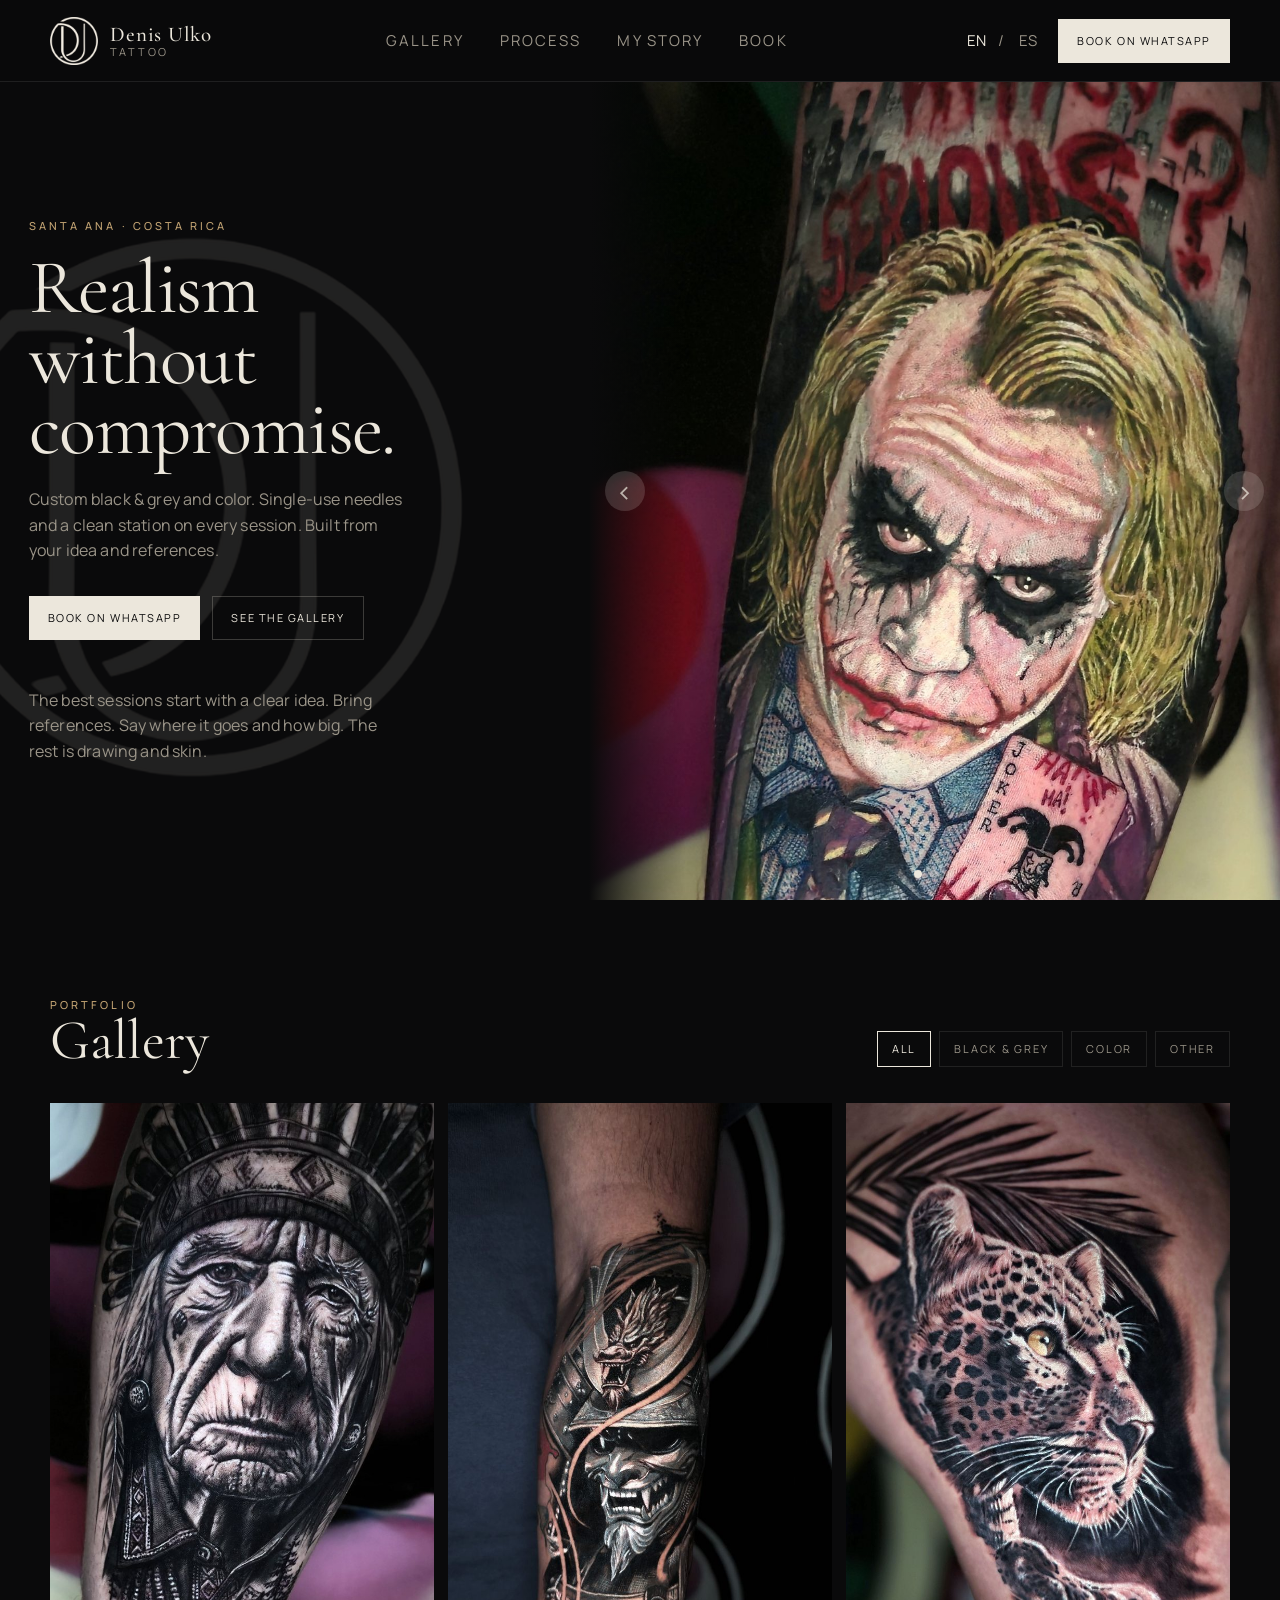
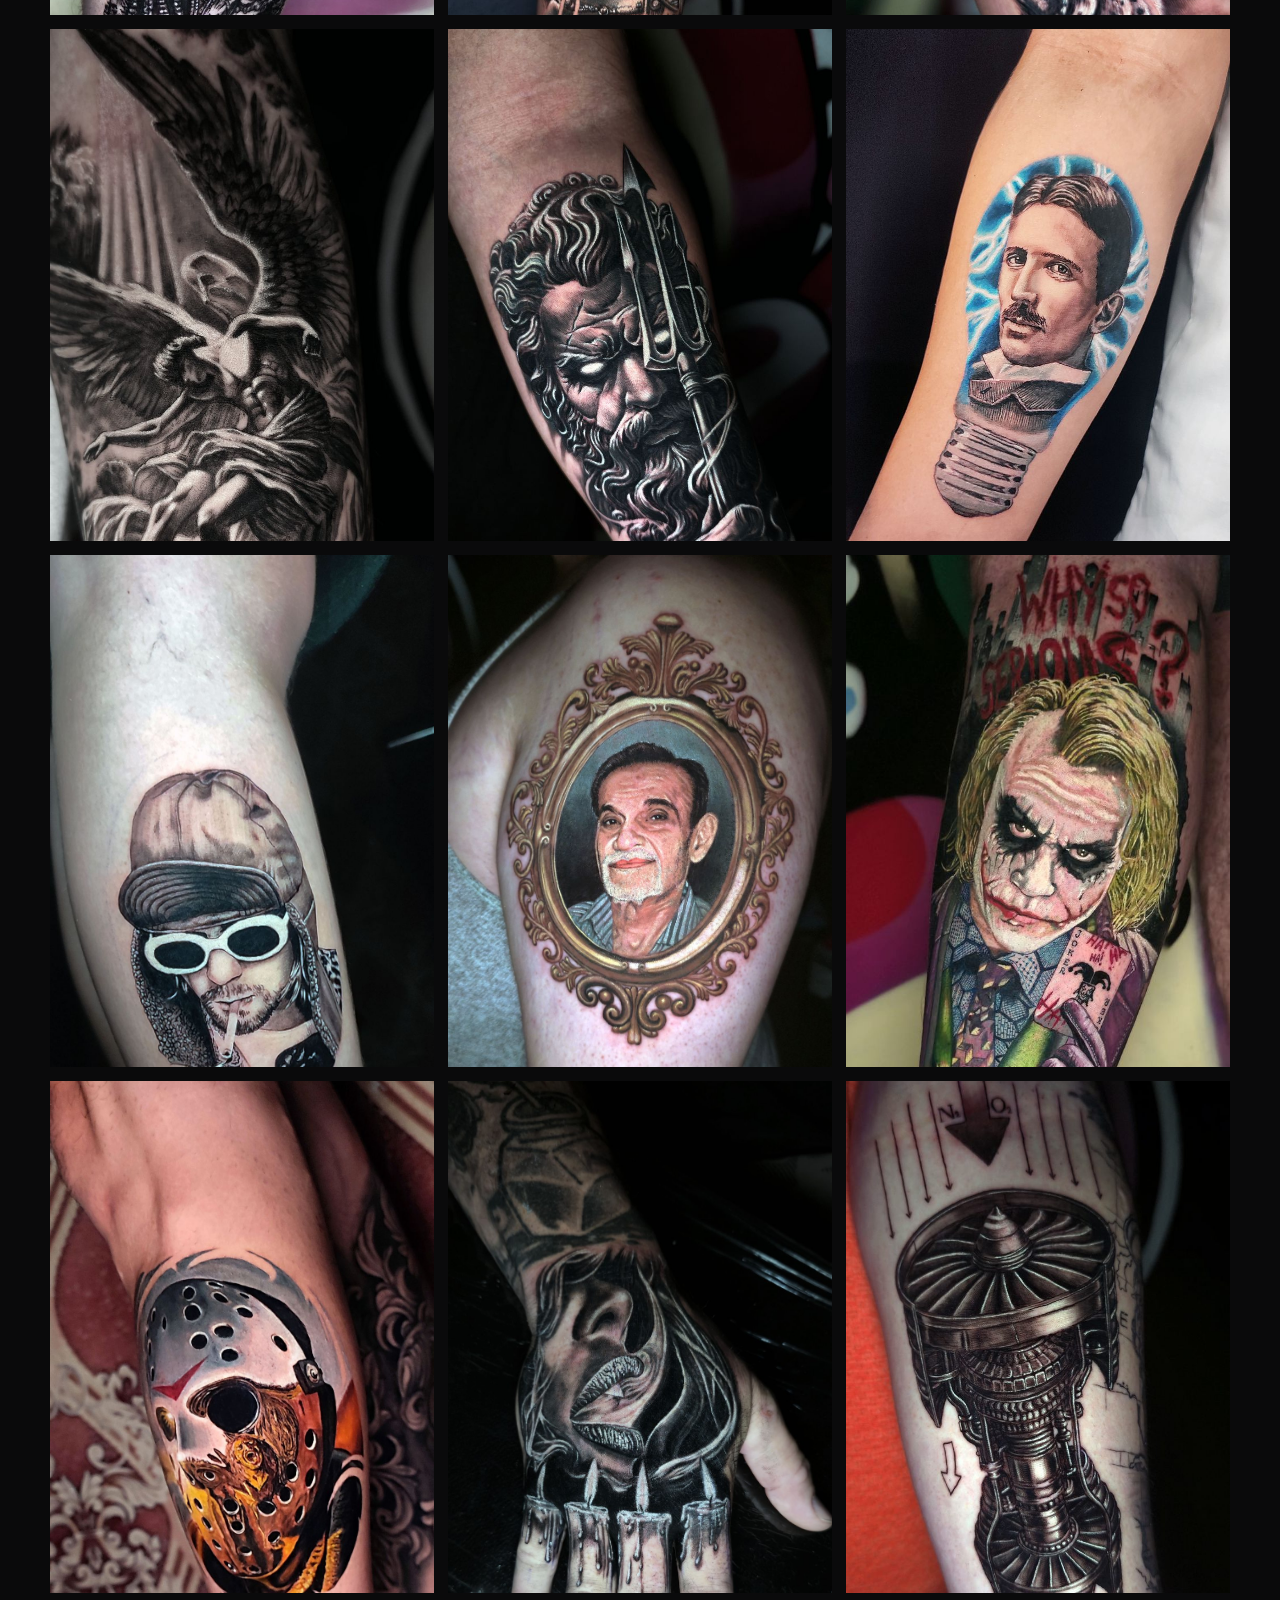
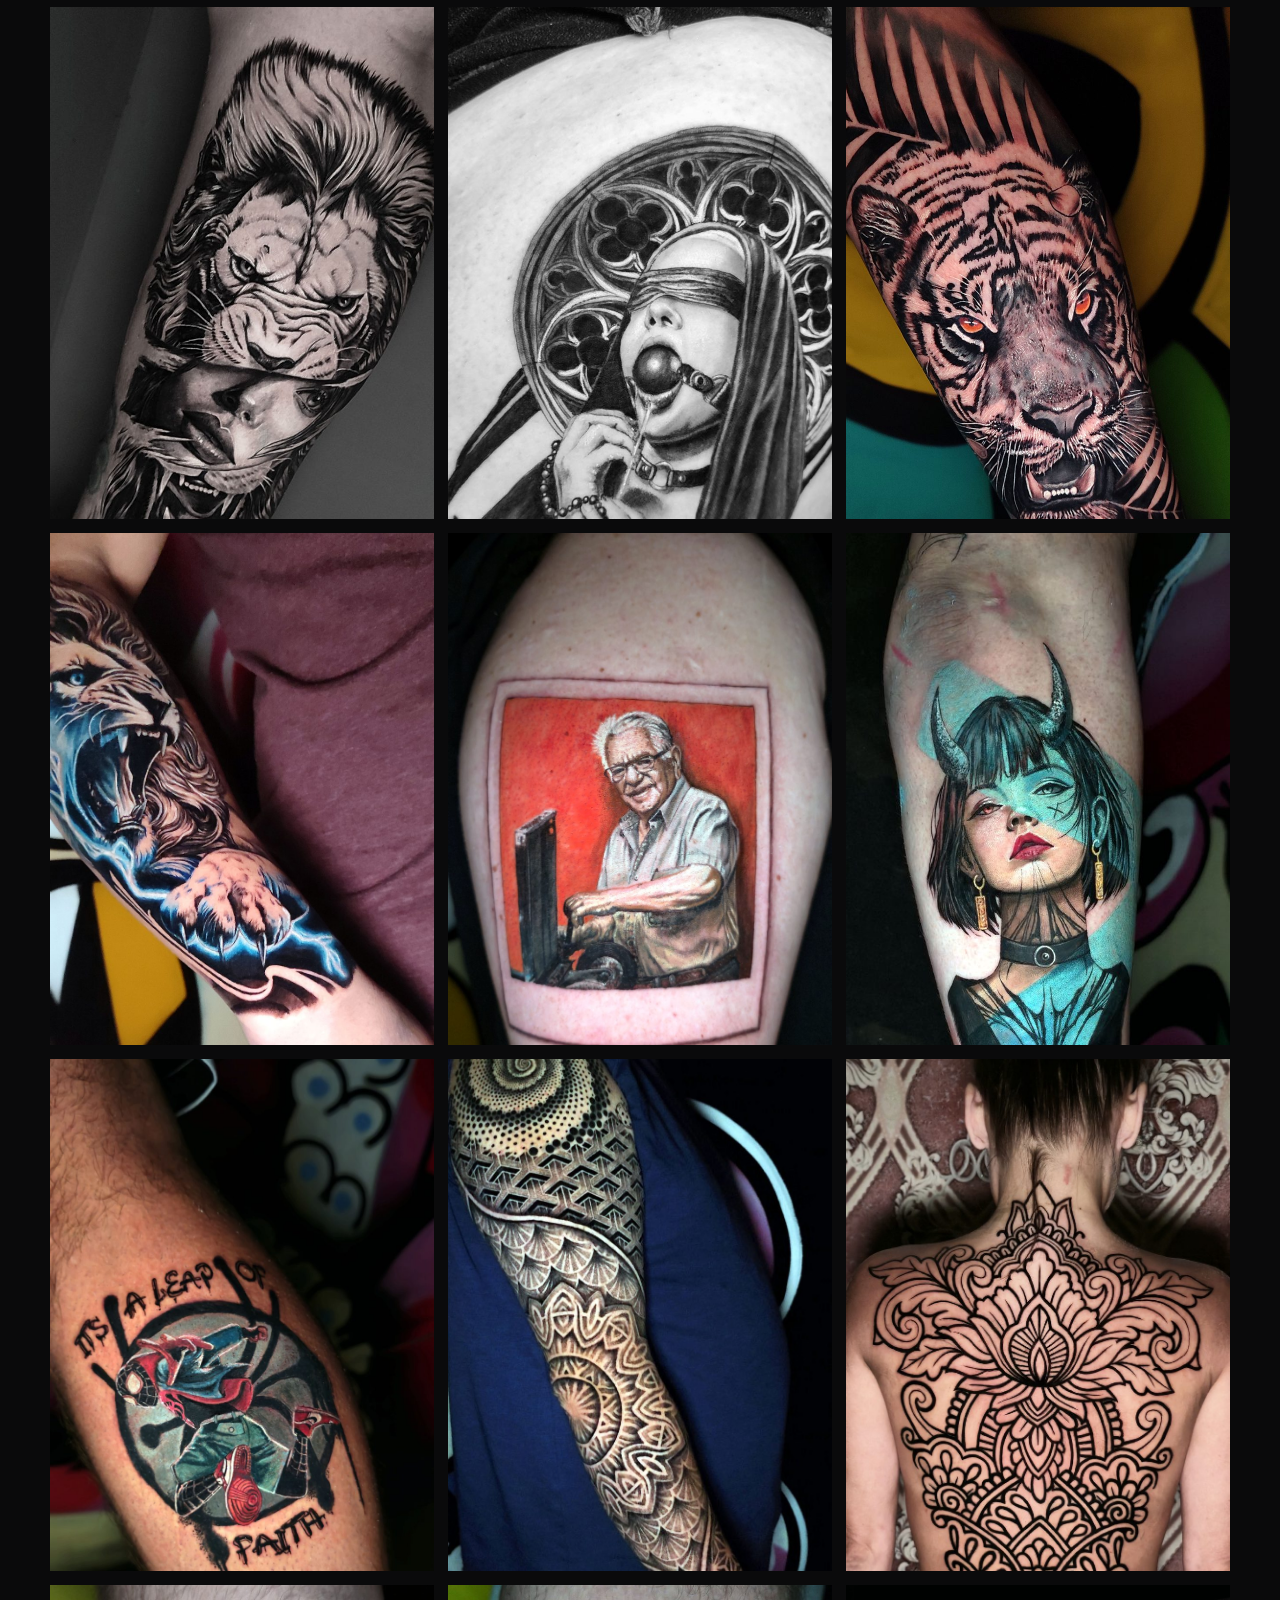
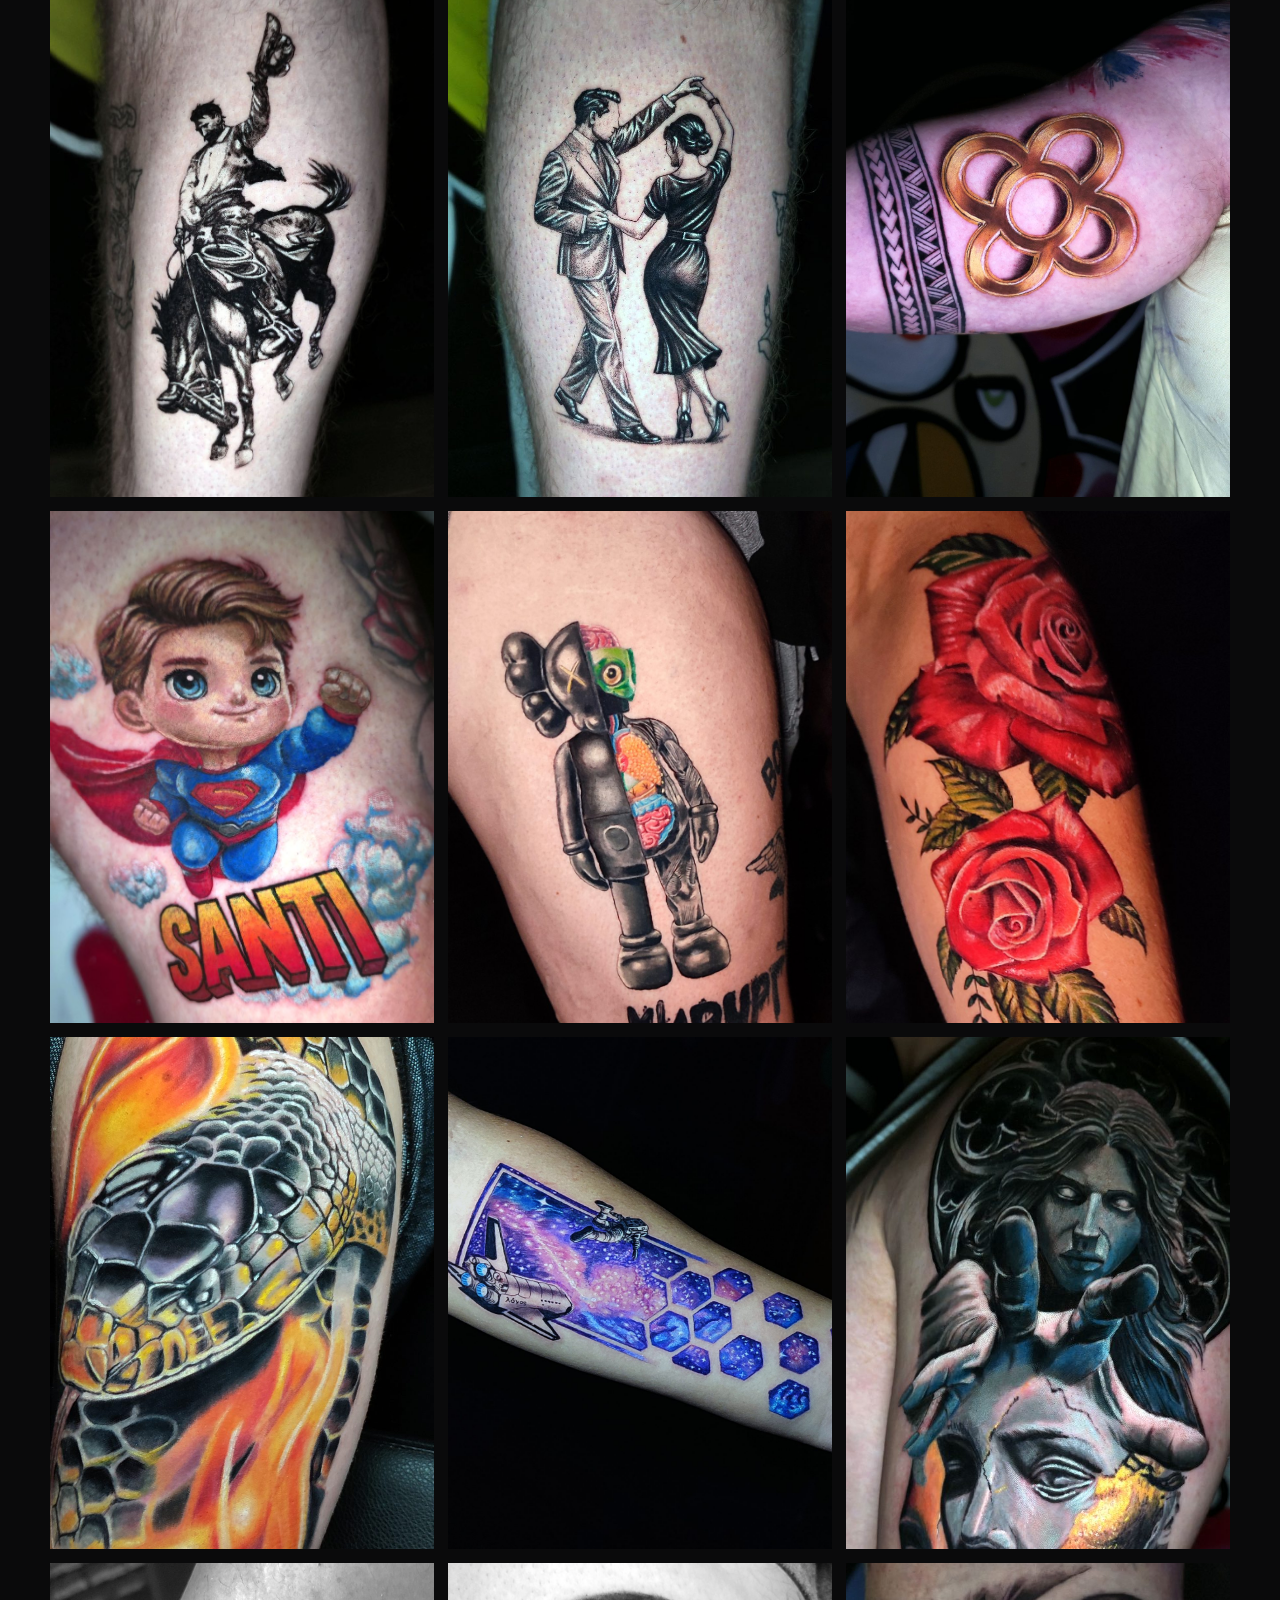
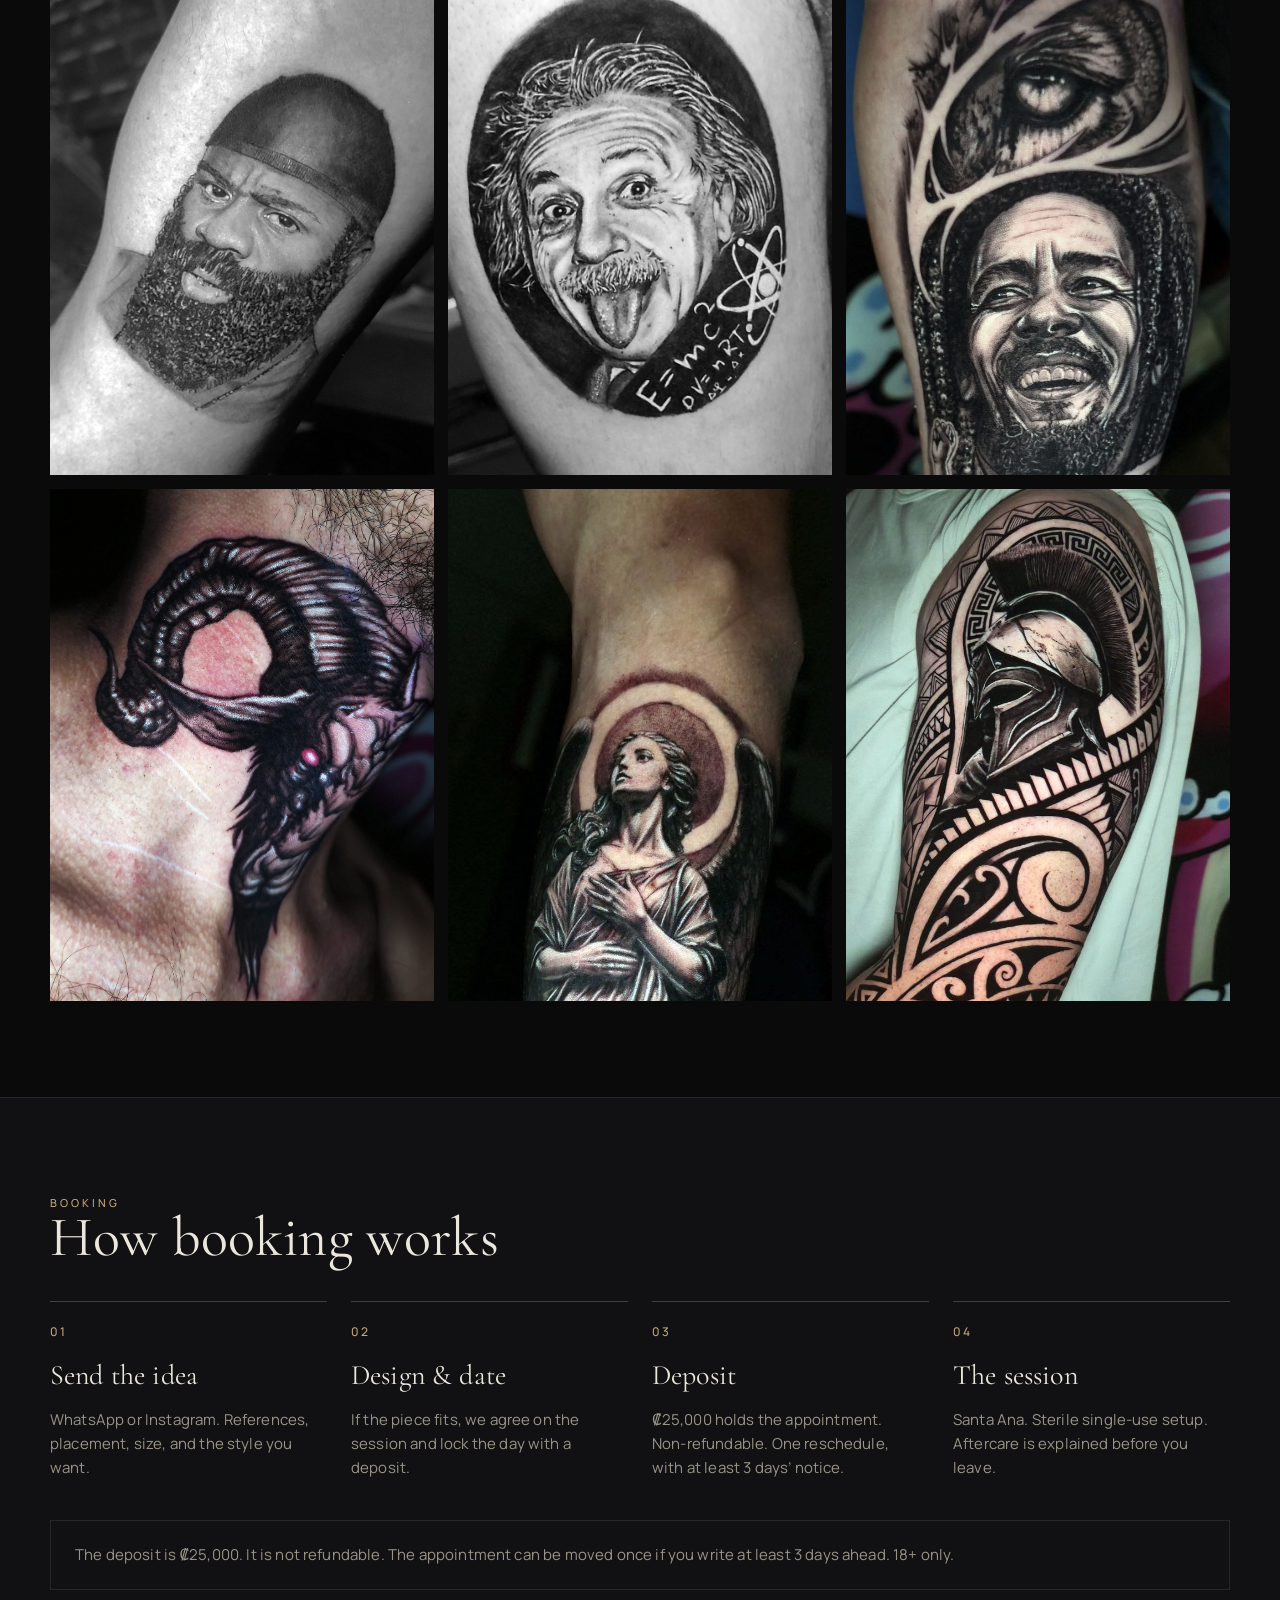
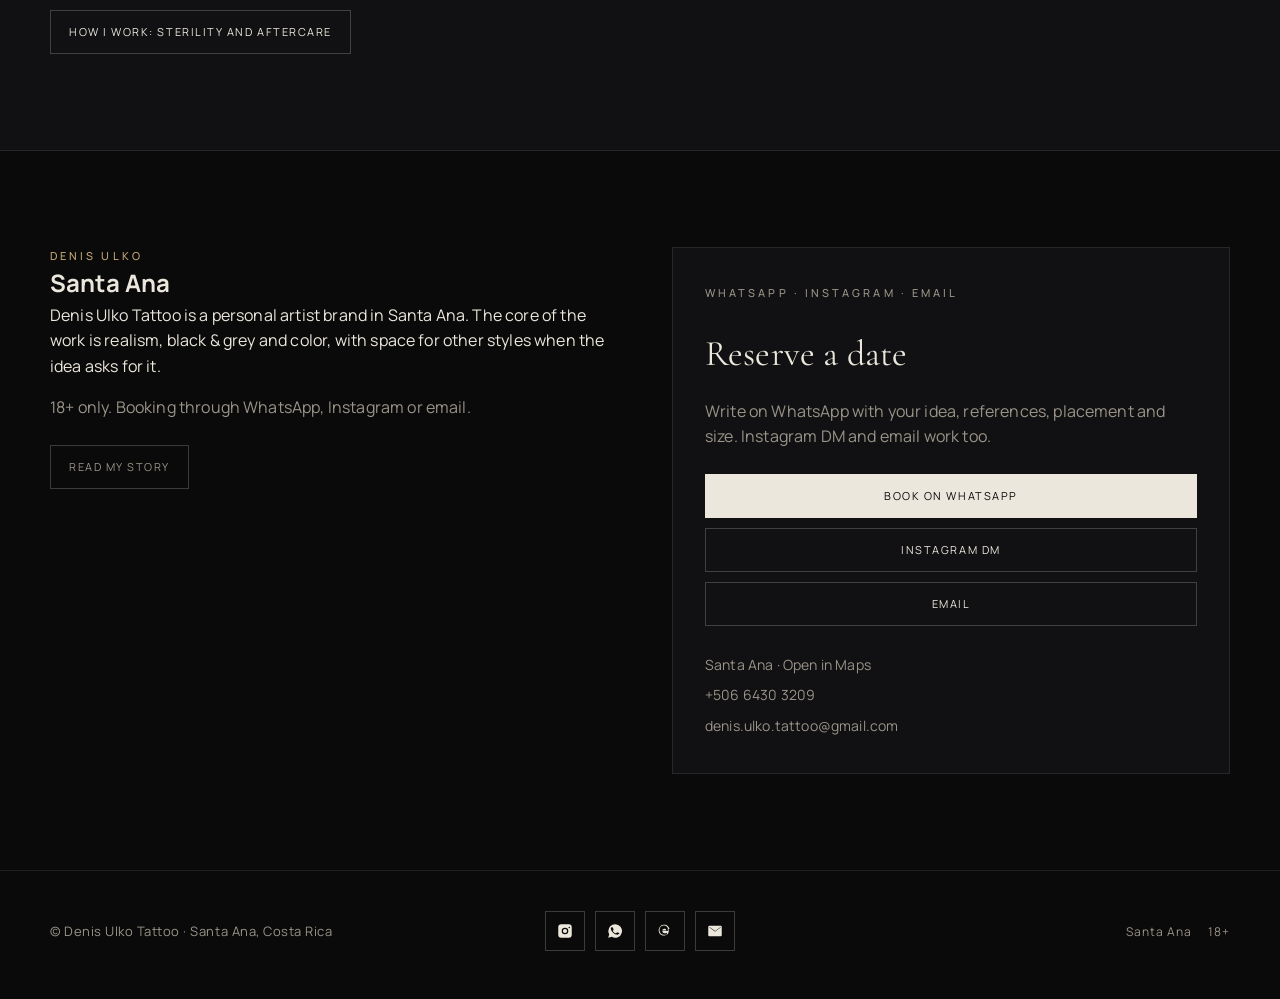
==== index.html @ b2907e58 "Add files via upload" ====
<!DOCTYPE html>
<html lang="en">
  <head>
    <meta charset="UTF-8" />
    <meta name="viewport" content="width=device-width, initial-scale=1" />
    <title>Denis Ulko Tattoo | Realism in Santa Ana</title>
    <meta
      name="description"
      content="Custom black & grey and color realism tattoos in Santa Ana, Costa Rica. Sterile single-use protocol. Book with Denis Ulko via WhatsApp."
    />
    <link rel="icon" href="img/favicon.png" type="image/png" />
    <link rel="preconnect" href="https://fonts.googleapis.com" />
    <link rel="preconnect" href="https://fonts.gstatic.com" crossorigin />
    <link
      href="https://fonts.googleapis.com/css2?family=Cormorant+Garamond:ital,wght@0,400;0,500;1,400&family=Manrope:wght@400;500;600&display=swap"
      rel="stylesheet"
    />
    <link rel="stylesheet" href="css/style.css" />
  </head>
  <body>
    <header class="header">
      <div class="header-inner">
        <a class="brand" href="index.html">
          <img src="img/logo-white.png" alt="Denis Ulko Tattoo" />
          <span class="brand-text">
            <strong>Denis Ulko</strong>
            <span>Tattoo</span>
          </span>
        </a>
        <nav class="nav">
          <a href="index.html#gallery" data-i="navWork">Gallery</a>
          <a href="process.html" data-i="navProcess">Process</a>
          <a href="story.html" data-i="navAbout">My Story</a>
          <a href="index.html#book" data-i="navBook">Book</a>
        </nav>
        <div class="header-tools">
          <div class="lang">
            <button type="button" data-lang="en" class="is-on">EN</button>
            <span>/</span>
            <button type="button" data-lang="es">ES</button>
          </div>
          <a class="btn btn-solid btn-book-desktop" data-wa data-i="ctaBook" href="https://wa.me/50664303209" target="_blank" rel="noopener">Book on WhatsApp</a>
          <button class="menu-toggle" type="button" aria-label="Menu"><span></span></button>
        </div>
      </div>
    </header>

    <main>
      <section class="hero">
        <div class="hero-mark" aria-hidden="true">
          <img src="img/logo-white.png" alt="" />
        </div>
        <div class="hero-copy">
          <p class="eyebrow" data-i="heroEyebrow">Santa Ana · Costa Rica</p>
          <h1 data-i="heroTitle" data-i-html="1">Realism<br />without compromise.</h1>
          <p class="lead" data-i="heroLead">
            Custom black & grey and color. Single-use needles and a clean station on every session. Built from your idea and references.
          </p>
          <div class="hero-actions">
            <a class="btn btn-solid" data-wa data-i="ctaBook" href="https://wa.me/50664303209" target="_blank" rel="noopener">Book on WhatsApp</a>
            <a class="btn" href="#gallery" data-i="ctaWork">See the gallery</a>
          </div>
          <p class="hero-note" data-i="about2">
            The best sessions start with a clear idea. Bring references. Say where it goes and how big. The rest is drawing and skin.
          </p>
        </div>
        <div class="hero-visual">
          <div class="slides">
            <div class="slide is-on"><img src="img/hero-joker.jpg" alt="Joker color realism tattoo" style="object-position:50% 28%" /></div>
            <div class="slide"><img src="img/hero-samurai.jpg" alt="Samurai realism tattoo" style="object-position:50% 48%" /></div>
            <div class="slide"><img src="img/hero-poseidon.jpg" alt="Poseidon realism tattoo" style="object-position:50% 42%" /></div>
          </div>
          <button class="hero-arrow prev" type="button" aria-label="Previous">‹</button>
          <button class="hero-arrow next" type="button" aria-label="Next">›</button>
          <div class="dots">
            <button type="button" class="is-on" aria-label="1"></button>
            <button type="button" aria-label="2"></button>
            <button type="button" aria-label="3"></button>
          </div>
        </div>
      </section>

      <section id="gallery">
        <div class="wrap">
          <div class="section-head">
            <div>
              <p class="eyebrow">Portfolio</p>
              <h2 data-i="workTitle">Gallery</h2>
            </div>
            <div class="filters">
              <button class="filter is-on" data-filter="all" data-i="filterAll">All</button>
              <button class="filter" data-filter="bg" data-i="filterBg">Black & grey</button>
              <button class="filter" data-filter="color" data-i="filterColor">Color</button>
              <button class="filter" data-filter="other" data-i="filterOther">Other</button>
            </div>
          </div>

          <div class="grid">
            <a class="card" data-cat="bg" href="img/chief.jpg">
              <figure>
                <img src="img/chief.jpg" alt="Black and grey portrait" />
                <figcaption>Black & grey · Portrait</figcaption>
              </figure>
            </a>
            <a class="card" data-cat="bg" href="img/samurai.jpg">
              <figure>
                <img src="img/samurai.jpg" alt="Samurai realism sleeve" />
                <figcaption>Black & grey · Samurai</figcaption>
              </figure>
            </a>
            <a class="card" data-cat="bg" href="img/leopard.jpg">
              <figure>
                <img src="img/leopard.jpg" alt="Leopard realism tattoo" />
                <figcaption>Black & grey · Wildlife</figcaption>
              </figure>
            </a>
            <a class="card" data-cat="bg" href="img/angel.jpg">
              <figure>
                <img src="img/angel.jpg" alt="Angel realism tattoo" />
                <figcaption>Black & grey · Angel</figcaption>
              </figure>
            </a>
            <a class="card" data-cat="bg" href="img/poseidon.jpg">
              <figure>
                <img src="img/poseidon.jpg" alt="Poseidon realism tattoo" />
                <figcaption>Black & grey · Poseidon</figcaption>
              </figure>
            </a>
            <a class="card" data-cat="color" href="img/tesla.jpg">
              <figure>
                <img src="img/tesla.jpg" alt="Tesla color portrait tattoo" />
                <figcaption>Color · Portrait</figcaption>
              </figure>
            </a>
            <a class="card" data-cat="bg" href="img/kurt.jpg">
              <figure>
                <img src="img/kurt.jpg" alt="Portrait tattoo" />
                <figcaption>Black & grey · Portrait</figcaption>
              </figure>
            </a>
            <a class="card" data-cat="color" href="img/frame.jpg">
              <figure>
                <img src="img/frame.jpg" alt="Framed memorial portrait tattoo" />
                <figcaption>Color · Portrait</figcaption>
              </figure>
            </a>
            <a class="card" data-cat="color" href="img/joker.jpg">
              <figure>
                <img src="img/joker.jpg" alt="Joker color realism tattoo" />
                <figcaption>Color · Custom</figcaption>
              </figure>
            </a>
            <a class="card" data-cat="color" href="img/jason.jpg">
              <figure>
                <img src="img/jason.jpg" alt="Color realism mask tattoo" />
                <figcaption>Color · Custom</figcaption>
              </figure>
            </a>
            <a class="card" data-cat="bg" href="img/hand-candles.jpg">
              <figure>
                <img src="img/hand-candles.jpg" alt="Hand tattoo with candles" style="object-position:50% 28%" />
                <figcaption>Black & grey · Hand</figcaption>
              </figure>
            </a>
            <a class="card" data-cat="bg" href="img/engine.jpg">
              <figure>
                <img src="img/engine.jpg" alt="Jet engine realism tattoo" style="object-position:50% 40%" />
                <figcaption>Black & grey · Engine</figcaption>
              </figure>
            </a>
            <a class="card" data-cat="bg" href="img/lion-split.jpg">
              <figure>
                <img src="img/lion-split.jpg" alt="Lion and portrait realism" style="object-position:50% 35%" />
                <figcaption>Black & grey · Lion</figcaption>
              </figure>
            </a>
            <a class="card" data-cat="bg" href="img/nun.jpg">
              <figure>
                <img src="img/nun.jpg" alt="Black and grey portrait tattoo" style="object-position:50% 30%" />
                <figcaption>Black & grey · Portrait</figcaption>
              </figure>
            </a>
            <a class="card" data-cat="bg" href="img/tiger.jpg">
              <figure>
                <img src="img/tiger.jpg" alt="Tiger realism tattoo" style="object-position:50% 35%" />
                <figcaption>Black & grey · Tiger</figcaption>
              </figure>
            </a>
            <a class="card" data-cat="color" href="img/lion-color.jpg">
              <figure>
                <img src="img/lion-color.jpg" alt="Color lion tattoo" style="object-position:50% 40%" />
                <figcaption>Color · Lion</figcaption>
              </figure>
            </a>
            <a class="card" data-cat="color" href="img/grandpa.jpg">
              <figure>
                <img src="img/grandpa.jpg" alt="Color memorial portrait" style="object-position:50% 42%" />
                <figcaption>Color · Portrait</figcaption>
              </figure>
            </a>
            <a class="card" data-cat="color" href="img/girl-skull.jpg">
              <figure>
                <img src="img/girl-skull.jpg" alt="Color portrait and skull tattoo" style="object-position:50% 32%" />
                <figcaption>Color · Custom</figcaption>
              </figure>
            </a>
            <a class="card" data-cat="color" href="img/spiderman.jpg">
              <figure>
                <img src="img/spiderman.jpg" alt="Color character tattoo" style="object-position:50% 35%" />
                <figcaption>Color · Custom</figcaption>
              </figure>
            </a>
            <a class="card" data-cat="other" href="img/sleeve-geo.jpg">
              <figure>
                <img src="img/sleeve-geo.jpg" alt="Geometric ornamental sleeve" style="object-position:50% 30%" />
                <figcaption>Other · Ornamental</figcaption>
              </figure>
            </a>
            <a class="card" data-cat="other" href="img/back-ornament.jpg">
              <figure>
                <img src="img/back-ornament.jpg" alt="Ornamental back piece" style="object-position:50% 22%" />
                <figcaption>Other · Ornamental</figcaption>
              </figure>
            </a>
            <a class="card" data-cat="bg" href="img/cowboy.jpg">
              <figure>
                <img src="img/cowboy.jpg" alt="Cowboy black and grey tattoo" style="object-position:50% 40%" />
                <figcaption>Black & grey · Figure</figcaption>
              </figure>
            </a>
            <a class="card" data-cat="bg" href="img/dancers.jpg">
              <figure>
                <img src="img/dancers.jpg" alt="Dancing couple black and grey tattoo" style="object-position:50% 38%" />
                <figcaption>Black & grey · Figure</figcaption>
              </figure>
            </a>
            <a class="card" data-cat="other" href="img/gold-knot.jpg">
              <figure>
                <img src="img/gold-knot.jpg" alt="Gold ornamental tattoo" style="object-position:50% 45%" />
                <figcaption>Other · Ornamental</figcaption>
              </figure>
            </a>
            <a class="card" data-cat="other" href="img/superman.jpg">
              <figure>
                <img src="img/superman.jpg" alt="Color cartoon tattoo" style="object-position:50% 40%" />
                <figcaption>Other · Color</figcaption>
              </figure>
            </a>
            <a class="card" data-cat="color" href="img/kaws.jpg">
              <figure>
                <img src="img/kaws.jpg" alt="Color KAWS figure tattoo" style="object-position:50% 40%" />
                <figcaption>Color · Custom</figcaption>
              </figure>
            </a>
            <a class="card" data-cat="color" href="img/roses.jpg">
              <figure>
                <img src="img/roses.jpg" alt="Color rose tattoo" style="object-position:50% 32%" />
                <figcaption>Color · Flowers</figcaption>
              </figure>
            </a>
            <a class="card" data-cat="color" href="img/snake.jpg">
              <figure>
                <img src="img/snake.jpg" alt="Color snake tattoo" style="object-position:50% 38%" />
                <figcaption>Color · Snake</figcaption>
              </figure>
            </a>
            <a class="card" data-cat="color" href="img/space.jpg">
              <figure>
                <img src="img/space.jpg" alt="Color space tattoo" style="object-position:50% 45%" />
                <figcaption>Color · Space</figcaption>
              </figure>
            </a>
            <a class="card" data-cat="color" href="img/statue-sleeve.jpg">
              <figure>
                <img src="img/statue-sleeve.jpg" alt="Color realism statue sleeve" style="object-position:50% 28%" />
                <figcaption>Color · Realism</figcaption>
              </figure>
            </a>
            <a class="card" data-cat="bg" href="img/kimbo.jpg">
              <figure>
                <img src="img/kimbo.jpg" alt="Black and grey portrait" style="object-position:50% 32%" />
                <figcaption>Black & grey · Portrait</figcaption>
              </figure>
            </a>
            <a class="card" data-cat="bg" href="img/einstein.jpg">
              <figure>
                <img src="img/einstein.jpg" alt="Einstein portrait tattoo" style="object-position:50% 35%" />
                <figcaption>Black & grey · Portrait</figcaption>
              </figure>
            </a>
            <a class="card" data-cat="bg" href="img/marley.jpg">
              <figure>
                <img src="img/marley.jpg" alt="Bob Marley realism tattoo" style="object-position:50% 30%" />
                <figcaption>Black & grey · Portrait</figcaption>
              </figure>
            </a>
            <a class="card" data-cat="bg" href="img/ram.jpg">
              <figure>
                <img src="img/ram.jpg" alt="Ram neck tattoo" style="object-position:50% 40%" />
                <figcaption>Black & grey · Neck</figcaption>
              </figure>
            </a>
            <a class="card" data-cat="bg" href="img/angel-arm.jpg">
              <figure>
                <img src="img/angel-arm.jpg" alt="Angel forearm tattoo" style="object-position:50% 28%" />
                <figcaption>Black & grey · Angel</figcaption>
              </figure>
            </a>
            <a class="card" data-cat="other" href="img/spartan.jpg">
              <figure>
                <img src="img/spartan.jpg" alt="Spartan ornamental sleeve" style="object-position:50% 32%" />
                <figcaption>Other · Ornamental</figcaption>
              </figure>
            </a>
          </div>
        </div>
      </section>

      <section class="process" id="booking-steps">
        <div class="wrap">
          <div class="section-head">
            <div>
              <p class="eyebrow">Booking</p>
              <h2 data-i="processTitle">How booking works</h2>
            </div>
          </div>
          <div class="steps">
            <article class="step">
              <b data-i="step1k">01</b>
              <h3 data-i="step1t">Send the idea</h3>
              <p data-i="step1d">WhatsApp or Instagram. References, placement, size, and the style you want.</p>
            </article>
            <article class="step">
              <b data-i="step2k">02</b>
              <h3 data-i="step2t">Design & date</h3>
              <p data-i="step2d">If the piece fits, we agree on the session and lock the day with a deposit.</p>
            </article>
            <article class="step">
              <b data-i="step3k">03</b>
              <h3 data-i="step3t">Deposit</h3>
              <p data-i="step3d">₡25,000 holds the appointment. Non-refundable. One reschedule, with at least 3 days’ notice.</p>
            </article>
            <article class="step">
              <b data-i="step4k">04</b>
              <h3 data-i="step4t">The session</h3>
              <p data-i="step4d">Santa Ana. Sterile single-use setup. Aftercare is explained before you leave.</p>
            </article>
          </div>
          <p class="note" data-i="depositNote">
            The deposit is ₡25,000. It is not refundable. The appointment can be moved once if you write at least 3 days ahead. 18+ only.
          </p>
          <p style="margin-top: 20px">
            <a class="btn" href="process.html" data-i="processLink">How I work: sterility and aftercare</a>
          </p>
        </div>
      </section>

      <section id="about">
        <div class="wrap split">
          <div class="about-text">
            <p class="eyebrow">Denis Ulko</p>
            <h2 data-i="aboutTitle">Santa Ana</h2>
            <p data-i="about1">
              Denis Ulko Tattoo is a personal artist brand in Santa Ana. The core of the work is realism, black & grey and color, with space for other styles when the idea asks for it.
            </p>
            <p data-i="about1b">
              18+ only. Booking through WhatsApp, Instagram or email.
            </p>
            <p style="margin-top: 24px">
              <a class="btn" href="story.html" data-i="storyLink">Read my story</a>
            </p>
          </div>
          <aside class="book-box" id="book">
            <p class="eyebrow">WhatsApp · Instagram · Email</p>
            <h3 data-i="bookTitle">Reserve a date</h3>
            <p data-i="bookLead">
              Write on WhatsApp with your idea, references, placement and size. Instagram DM and email work too.
            </p>
            <div class="book-actions">
              <a class="btn btn-solid" data-wa data-i="ctaBook" href="https://wa.me/50664303209" target="_blank" rel="noopener">Book on WhatsApp</a>
              <a class="btn" href="https://www.instagram.com/denis.ulko.tattoo" target="_blank" rel="noopener" data-i="ctaIg">Instagram DM</a>
              <a class="btn" href="mailto:denis.ulko.tattoo@gmail.com" data-i="ctaEmail">Email</a>
            </div>
            <div class="contact-list">
              <a href="https://maps.app.goo.gl/eaQ4GLQWmgLRP21k6" target="_blank" rel="noopener" data-i="locLabel">Santa Ana · Open in Maps</a>
              <a href="https://wa.me/50664303209">+506 6430 3209</a>
              <a href="mailto:denis.ulko.tattoo@gmail.com">denis.ulko.tattoo@gmail.com</a>
            </div>
          </aside>
        </div>
      </section>
    </main>

    <footer class="footer">
      <div class="wrap footer-inner">
        <span class="footer-brand" data-i="footerCopy">© Denis Ulko Tattoo · Santa Ana, Costa Rica</span>
        <div class="socials">
          <a href="https://www.instagram.com/denis.ulko.tattoo" target="_blank" rel="noopener" aria-label="Instagram">
            <svg viewBox="0 0 24 24" aria-hidden="true"><path d="M7 3h10a4 4 0 0 1 4 4v10a4 4 0 0 1-4 4H7a4 4 0 0 1-4-4V7a4 4 0 0 1 4-4zm5 4.6A4.4 4.4 0 1 0 16.4 12 4.4 4.4 0 0 0 12 7.6zm0 7.2A2.8 2.8 0 1 1 14.8 12 2.8 2.8 0 0 1 12 14.8zM17.7 6.2a1 1 0 1 0 1 1 1 1 0 0 0-1-1z"/></svg>
          </a>
          <a href="https://wa.me/50664303209" target="_blank" rel="noopener" aria-label="WhatsApp">
            <svg viewBox="0 0 24 24" aria-hidden="true"><path d="M12.04 3A8.94 8.94 0 0 0 3.1 11.9a8.8 8.8 0 0 0 1.2 4.48L3 21l4.76-1.25A9 9 0 1 0 12.04 3zm5.23 12.7c-.22.62-1.28 1.14-1.8 1.18-.46.04-1.04.07-1.68-.1a15.2 15.2 0 0 1-1.5-.55 13.2 13.2 0 0 1-4.56-3.95 6.2 6.2 0 0 1-1.3-3.28c-.06-.7.22-1.32.56-1.77.18-.24.48-.38.8-.38h.58c.2 0 .46-.08.7.54.26.66.88 2.28.96 2.45.08.16.13.36.02.56-.1.2-.16.32-.3.5-.15.17-.31.38-.44.51-.15.15-.3.31-.13.6a8.2 8.2 0 0 0 1.5 1.86 7.4 7.4 0 0 0 2.16 1.28c.3.12.48.1.66-.06.18-.16.77-.9.98-1.2.2-.3.4-.25.68-.15.27.1 1.72.81 2.02.96.3.14.5.22.57.34.08.12.08.7-.14 1.32z"/></svg>
          </a>
          <a href="https://www.threads.net/@denis.ulko.tattoo" target="_blank" rel="noopener" aria-label="Threads">
            <svg viewBox="0 0 24 24" aria-hidden="true"><path d="M16.3 9.2a6.7 6.7 0 0 0-.4-.2 4.4 4.4 0 0 0-1.6-3.1C13.2 5 11.7 4.6 9.8 4.8 6.7 5.1 4.9 7.2 4.7 10.4c-.1 1.7.3 3.2 1.2 4.4 1 1.3 2.5 2.1 4.4 2.3 1.6.2 3.1-.1 4.3-.8v-2.1c-.8.6-1.8.9-3 .8-1.8-.2-2.9-1.2-3.2-3.1h7.3c0-.2.1-.6.1-1 0-.6-.1-1.1-.2-1.6h.7c.3.4.5.9.6 1.5.3 1.3.1 2.8-.6 4.1-.8 1.4-2.1 2.4-3.8 2.8-1.8.5-3.7.3-5.3-.5-1.7-.9-2.9-2.4-3.4-4.3-.5-1.9-.2-3.9.8-5.6C5.8 5.3 7.6 4 9.8 3.7c2.4-.3 4.5.3 6.1 1.8 1.1 1 1.8 2.3 2.1 3.8h-1.7zM8.4 11.4c.2-1.5 1.1-2.4 2.6-2.5 1.6-.1 2.6.7 2.8 2.5H8.4z"/></svg>
          </a>
          <a href="mailto:denis.ulko.tattoo@gmail.com" aria-label="Email">
            <svg viewBox="0 0 24 24" aria-hidden="true"><path d="M3 6.5A1.5 1.5 0 0 1 4.5 5h15A1.5 1.5 0 0 1 21 6.5v11a1.5 1.5 0 0 1-1.5 1.5h-15A1.5 1.5 0 0 1 3 17.5v-11zm1.7.7 6.8 5.1a1 1 0 0 0 1.2 0l6.8-5.1V6.7L12.3 12 4.7 6.7v.5z"/></svg>
          </a>
        </div>
        <div class="footer-meta">
          <a href="https://maps.app.goo.gl/eaQ4GLQWmgLRP21k6" target="_blank" rel="noopener">Santa Ana</a>
          <span>18+</span>
        </div>
      </div>
    </footer>

    <div class="lb" role="dialog" aria-modal="true">
      <button class="lb-close" type="button">Close</button>
      <img alt="" />
    </div>

    <script src="js/main.js"></script>
  </body>
</html>
---- css/style.css ----
:root {
  --bg: #0a0a0b;
  --bg-2: #111113;
  --bg-3: #18181b;
  --text: #ece7dc;
  --text-dim: #9a9488;
  --line: rgba(236, 231, 220, 0.1);
  --line-strong: rgba(236, 231, 220, 0.22);
  --bronze: #c4a574;
  --bronze-dim: #8d7350;
  --shadow: 0 30px 80px rgba(0, 0, 0, 0.45);
  --radius: 2px;
  --header-h: 82px;
  --font-serif: "Cormorant Garamond", "Times New Roman", serif;
  --font-sans: "Manrope", system-ui, sans-serif;
}

*,
*::before,
*::after {
  box-sizing: border-box;
  margin: 0;
  padding: 0;
}

html {
  scroll-behavior: smooth;
}

body {
  background: var(--bg);
  color: var(--text);
  font-family: var(--font-sans);
  font-size: 16px;
  line-height: 1.6;
  letter-spacing: 0.01em;
  min-height: 100vh;
}

img {
  max-width: 100%;
  display: block;
}

a {
  color: inherit;
  text-decoration: none;
}

button {
  font: inherit;
  color: inherit;
  background: none;
  border: 0;
  cursor: pointer;
}

.wrap {
  width: min(1180px, calc(100% - 40px));
  margin: 0 auto;
}

.eyebrow {
  font-size: 11px;
  letter-spacing: 0.28em;
  text-transform: uppercase;
  color: var(--bronze);
  font-weight: 500;
}

/* Header */
.header {
  position: sticky;
  top: 0;
  z-index: 50;
  height: var(--header-h);
  display: flex;
  align-items: center;
  backdrop-filter: blur(16px);
  background: rgba(10, 10, 11, 0.78);
  border-bottom: 1px solid var(--line);
}

.header-inner {
  display: flex;
  align-items: center;
  justify-content: space-between;
  gap: 20px;
  width: min(1180px, calc(100% - 40px));
  margin: 0 auto;
}

.brand {
  display: flex;
  align-items: center;
  gap: 12px;
}

.brand img {
  width: 48px;
  height: 48px;
}

.brand-text {
  display: flex;
  flex-direction: column;
  line-height: 1.05;
}

.brand-text strong {
  font-family: var(--font-serif);
  font-weight: 500;
  font-size: 21px;
  letter-spacing: 0.04em;
}

.brand-text span {
  font-size: 11px;
  letter-spacing: 0.22em;
  text-transform: uppercase;
  color: var(--text-dim);
}

.nav {
  display: flex;
  align-items: center;
  justify-content: center;
  flex: 1;
  gap: 36px;
}

.nav a {
  font-size: 15px;
  letter-spacing: 0.14em;
  text-transform: uppercase;
  color: var(--text-dim);
}

.nav a:hover {
  color: var(--text);
}

.header-tools {
  display: flex;
  align-items: center;
  gap: 16px;
}

.lang {
  display: flex;
  align-items: center;
  gap: 8px;
  font-size: 15px;
  letter-spacing: 0.14em;
  color: var(--text-dim);
}

.lang button {
  min-width: 28px;
}

.lang button.is-on {
  color: var(--text);
}

.btn {
  display: inline-flex;
  align-items: center;
  justify-content: center;
  gap: 8px;
  min-height: 44px;
  padding: 0 18px;
  border: 1px solid var(--line-strong);
  letter-spacing: 0.14em;
  text-transform: uppercase;
  font-size: 11px;
  transition: 0.25s ease;
}

.btn:hover {
  border-color: var(--bronze);
  color: var(--bronze);
}

.btn-solid {
  background: var(--text);
  color: var(--bg);
  border-color: var(--text);
}

.btn-solid:hover {
  background: var(--bronze);
  border-color: var(--bronze);
  color: var(--bg);
}

.menu-toggle {
  display: none;
  width: 40px;
  height: 40px;
  position: relative;
}

.menu-toggle span,
.menu-toggle span::before,
.menu-toggle span::after {
  position: absolute;
  left: 10px;
  width: 20px;
  height: 1px;
  background: var(--text);
  content: "";
}

.menu-toggle span {
  top: 50%;
}

.menu-toggle span::before {
  top: -6px;
}

.menu-toggle span::after {
  top: 6px;
}

/* Hero */
.hero {
  position: relative;
  display: grid;
  grid-template-columns: 0.92fr 1.08fr;
  min-height: calc(100svh - var(--header-h));
  height: calc(100svh - var(--header-h));
  padding: 0;
  overflow: hidden;
}

.hero-mark {
  position: absolute;
  left: -6%;
  top: 52%;
  transform: translateY(-50%);
  width: min(46vw, 540px);
  opacity: 0.1;
  pointer-events: none;
  z-index: 0;
}

.hero-mark img {
  width: 100%;
  height: auto;
}

.hero-copy {
  position: relative;
  z-index: 1;
  padding: 0 48px 0 0;
  display: flex;
  flex-direction: column;
  justify-content: center;
  width: min(560px, 100%);
  margin-left: auto;
}

.hero h1 {
  font-family: var(--font-serif);
  font-weight: 400;
  font-size: clamp(48px, 6vw, 78px);
  line-height: 0.92;
  letter-spacing: -0.02em;
  margin: 18px 0 22px;
}

.hero p.lead {
  color: var(--text-dim);
  max-width: 38ch;
  margin-bottom: 32px;
}

.hero-actions {
  display: flex;
  flex-wrap: wrap;
  gap: 12px;
  margin-bottom: 48px;
}

.hero-note {
  color: var(--text-dim);
  font-size: 16px;
  line-height: 1.6;
  max-width: 38ch;
}

.pullquote {
  margin: 28px 0 8px;
  padding: 18px 0 18px 20px;
  border-left: 2px solid var(--bronze);
  color: var(--text);
  font-family: var(--font-serif);
  font-size: 22px;
  line-height: 1.4;
}

.hero-visual {
  position: relative;
  min-height: 0;
  height: 100%;
  overflow: hidden;
  background: #070708;
}

.hero-visual::after {
  content: "";
  position: absolute;
  inset: 0;
  background: linear-gradient(90deg, var(--bg) 0%, transparent 14%);
  pointer-events: none;
  z-index: 2;
}

.slides {
  position: absolute;
  inset: 0;
}

.slide {
  position: absolute;
  inset: 0;
  opacity: 0;
  transition: opacity 0.8s ease;
  pointer-events: none;
}

.slide.is-on {
  opacity: 1;
}

.slide img {
  position: absolute;
  inset: 0;
  width: 100%;
  height: 100%;
  object-fit: cover;
  object-position: 50% 28%;
}

.dots {
  position: absolute;
  left: 0;
  right: 0;
  bottom: 22px;
  z-index: 3;
  display: flex;
  justify-content: center;
  gap: 8px;
}

.dots button {
  width: 8px;
  height: 8px;
  border-radius: 50%;
  background: rgba(236, 231, 220, 0.28);
}

.dots button.is-on {
  background: var(--text);
}

.hero-arrow {
  position: absolute;
  top: 50%;
  transform: translateY(-50%);
  z-index: 3;
  width: 40px;
  height: 40px;
  border-radius: 50%;
  background: rgba(236, 231, 220, 0.16);
  color: rgba(236, 231, 220, 0.72);
  font-size: 28px;
  line-height: 1;
  display: grid;
  place-items: center;
}

.hero-arrow:hover {
  background: rgba(236, 231, 220, 0.28);
  color: var(--text);
}

.hero-arrow.prev { left: 16px; }
.hero-arrow.next { right: 16px; }

/* Sections */
section {
  padding: 96px 0;
}

section.hero {
  padding: 0;
}

.section-head {
  display: flex;
  justify-content: space-between;
  align-items: end;
  gap: 24px;
  margin-bottom: 36px;
}

.section-head h2 {
  font-family: var(--font-serif);
  font-weight: 400;
  font-size: clamp(36px, 5vw, 56px);
  line-height: 0.95;
}

/* Filters + grid */
.filters {
  display: flex;
  gap: 8px;
  flex-wrap: wrap;
}

.filter {
  padding: 8px 14px;
  border: 1px solid var(--line);
  font-size: 11px;
  letter-spacing: 0.16em;
  text-transform: uppercase;
  color: var(--text-dim);
}

.filter.is-on,
.filter:hover {
  border-color: var(--text);
  color: var(--text);
}

.grid {
  display: grid;
  grid-template-columns: repeat(3, 1fr);
  gap: 14px;
}

.card {
  position: relative;
  display: block;
  overflow: hidden;
  background: #0e0e10;
  aspect-ratio: 3 / 4;
}

.card figure {
  position: absolute;
  inset: 0;
  margin: 0;
}

.card img {
  width: 100%;
  height: 100%;
  object-fit: cover;
  object-position: 50% 30%;
  transition: transform 0.7s ease;
}

.card:hover img {
  transform: scale(1.035);
}

.card figcaption {
  position: absolute;
  left: 0;
  right: 0;
  bottom: 0;
  padding: 18px 16px 14px;
  background: linear-gradient(transparent, rgba(0, 0, 0, 0.72));
  font-size: 12px;
  letter-spacing: 0.12em;
  text-transform: uppercase;
  color: #f3eee4;
  opacity: 0;
  transform: translateY(8px);
  transition: 0.3s ease;
}

.card:hover figcaption {
  opacity: 1;
  transform: none;
}

.card.is-hidden {
  display: none;
}

/* Process */
.process {
  background: var(--bg-2);
  border-top: 1px solid var(--line);
  border-bottom: 1px solid var(--line);
}

.steps {
  display: grid;
  grid-template-columns: repeat(4, 1fr);
  gap: 24px;
}

.step {
  padding-right: 12px;
  border-top: 1px solid var(--line-strong);
  padding-top: 20px;
}

.step b {
  display: block;
  font-size: 12px;
  letter-spacing: 0.18em;
  text-transform: uppercase;
  color: var(--bronze);
  margin-bottom: 12px;
  font-weight: 500;
}

.step h3 {
  font-family: var(--font-serif);
  font-size: 28px;
  font-weight: 400;
  margin-bottom: 10px;
}

.step p {
  color: var(--text-dim);
  font-size: 15px;
}

.note {
  margin-top: 40px;
  padding: 22px 24px;
  border: 1px solid var(--line);
  color: var(--text-dim);
  font-size: 15px;
}

.note strong {
  color: var(--text);
  font-weight: 600;
}

/* About + book */
.split {
  display: grid;
  grid-template-columns: 1fr 1fr;
  gap: 64px;
  align-items: start;
}

.about-text p + p {
  margin-top: 16px;
  color: var(--text-dim);
}

.quote {
  margin-top: 18px;
  font-style: normal;
  font-size: 16px;
  line-height: 1.6;
  color: var(--text-dim);
}

.page-hero {
  padding: 72px 0 20px;
}

.page-hero h1 {
  font-family: var(--font-serif);
  font-weight: 400;
  font-size: clamp(40px, 6vw, 68px);
  line-height: 0.95;
  margin: 12px 0 18px;
}

.page-hero p {
  color: var(--text-dim);
  max-width: 58ch;
}

.page-hero .lead-wide {
  max-width: none;
}

.prose {
  max-width: 68ch;
}

.prose p {
  color: var(--text-dim);
  margin-bottom: 16px;
}

.prose a {
  color: var(--text);
  border-bottom: 1px solid var(--bronze);
}

.prose a.btn {
  border-bottom: 0;
  color: var(--text);
}

.prose a.btn-solid {
  color: var(--bg);
}

.prose h2 {
  font-family: var(--font-serif);
  font-weight: 400;
  font-size: 34px;
  margin: 36px 0 12px;
  color: var(--text);
}

.story-layout,
.process-split {
  display: grid;
  grid-template-columns: 1.15fr 0.85fr;
  gap: 56px;
  align-items: stretch;
}

.process-split .prose {
  max-width: none;
  display: flex;
  flex-direction: column;
  justify-content: space-between;
  gap: 18px;
}

.process-split .prose p {
  font-size: 18px;
  line-height: 1.75;
  margin-bottom: 0;
}

.process-photo {
  display: flex;
}

.process-photo img {
  width: 100%;
  height: 100%;
  object-fit: cover;
  object-position: 35% 55%;
  background: #0e0e10;
}

.portrait {
  position: sticky;
  top: calc(var(--header-h) + 28px);
}

.portrait img {
  width: 100%;
  aspect-ratio: 4 / 5;
  object-fit: cover;
  object-position: 50% 18%;
  border: 1px solid var(--line);
}

.display-title,
.aftercare-title {
  font-family: var(--font-serif);
  font-weight: 400;
  font-size: clamp(40px, 5vw, 64px);
  line-height: 1;
  margin: 8px 0 22px;
}

.aftercare-title {
  margin-top: 72px;
}

.lead-wide {
  color: var(--text-dim);
  max-width: none;
  font-size: 18px;
  line-height: 1.65;
}

.process-split .prose h2 {
  font-size: clamp(34px, 3.4vw, 48px);
  line-height: 1.1;
  margin-top: 0;
}

.media-stack {
  display: grid;
  gap: 14px;
}

.media-stack img {
  width: 100%;
  border: 1px solid var(--line);
}

.media-frame {
  background: var(--bg-2);
  border: 1px solid var(--line);
  min-height: 220px;
  display: flex;
  align-items: center;
  justify-content: center;
  color: var(--text-dim);
  font-size: 12px;
  letter-spacing: 0.14em;
  text-transform: uppercase;
  text-align: center;
  padding: 24px;
}

.media-frame img,
.media-frame video {
  width: 100%;
  display: block;
}

.media-stack img {
  width: 100%;
  aspect-ratio: 3 / 4;
  object-fit: cover;
  background: #0e0e10;
}

.video-stage {
  background: #070708;
  border: 1px solid var(--line);
  margin-bottom: 48px;
}

.video-stage video,
.video-stage .media-frame {
  width: 100%;
  min-height: 320px;
  max-height: 560px;
  object-fit: cover;
}

.aftercare {
  display: grid;
  grid-template-columns: 1fr 1fr;
  gap: 18px;
  margin-top: 28px;
}

.after-card {
  border: 1px solid var(--line);
  padding: 28px 24px;
  background: var(--bg-2);
}

.after-card h3 {
  font-family: var(--font-serif);
  font-size: 28px;
  font-weight: 400;
  margin: 8px 0 14px;
}

.after-card p,
.after-card li {
  color: var(--text-dim);
  font-size: 15px;
}

.after-card ol {
  padding-left: 18px;
  display: grid;
  gap: 10px;
}

.nav a.is-here {
  color: var(--text);
}

@media (max-width: 900px) {
  .hero-mark { display: none; }

  .story-layout,
  .process-split,
  .aftercare {
    grid-template-columns: 1fr;
  }
}

.book-box {
  background: var(--bg-2);
  border: 1px solid var(--line);
  padding: 36px 32px;
}

.book-box h3 {
  font-family: var(--font-serif);
  font-size: 36px;
  font-weight: 400;
  margin: 8px 0 16px;
}

.book-box p {
  color: var(--text-dim);
  margin-bottom: 24px;
}

.book-actions {
  display: flex;
  flex-direction: column;
  gap: 10px;
}

.contact-list {
  margin-top: 28px;
  display: grid;
  gap: 8px;
  font-size: 14px;
  color: var(--text-dim);
}

.contact-list a:hover {
  color: var(--text);
}

/* Footer */
.footer {
  padding: 40px 0 48px;
  border-top: 1px solid var(--line);
  color: var(--text-dim);
  font-size: 13px;
}

.footer-inner {
  display: grid;
  grid-template-columns: 1fr auto 1fr;
  align-items: center;
  gap: 20px;
}

.footer-brand {
  letter-spacing: 0.04em;
}

.socials {
  display: flex;
  gap: 10px;
}

.socials a {
  width: 40px;
  height: 40px;
  display: grid;
  place-items: center;
  border: 1px solid var(--line-strong);
  color: var(--text);
}

.socials a:hover {
  border-color: var(--bronze);
  color: var(--bronze);
}

.socials svg {
  width: 18px;
  height: 18px;
  fill: currentColor;
}

.footer-meta {
  text-align: right;
  display: flex;
  gap: 16px;
  justify-content: flex-end;
  letter-spacing: 0.08em;
  font-size: 12px;
}

/* Lightbox */
.lb {
  position: fixed;
  inset: 0;
  background: rgba(0, 0, 0, 0.92);
  display: none;
  z-index: 80;
  align-items: center;
  justify-content: center;
  padding: 28px;
}

.lb.is-open {
  display: flex;
}

.lb img {
  max-height: 88vh;
  max-width: min(92vw, 920px);
  object-fit: contain;
}

.lb-close {
  position: absolute;
  top: 18px;
  right: 22px;
  font-size: 12px;
  letter-spacing: 0.2em;
  text-transform: uppercase;
  color: var(--text-dim);
}

/* Mobile nav */
@media (max-width: 900px) {
  .hero-mark { display: none; }

  .hero {
    grid-template-columns: 1fr;
    min-height: auto;
    height: auto;
    overflow: visible;
  }

  .hero-copy {
    width: min(1180px, calc(100% - 40px));
    margin: 0 auto;
    padding: 48px 0 36px;
  }

  .hero-visual {
    min-height: 72vh;
    height: 72vh;
  }

  .hero-visual::after {
    background: linear-gradient(0deg, var(--bg) 0%, transparent 22%);
  }

  .grid {
    grid-template-columns: 1fr 1fr;
  }

  .steps,
  .split {
    grid-template-columns: 1fr;
  }

  .nav {
    display: none;
    position: absolute;
    top: var(--header-h);
    left: 0;
    right: 0;
    background: #0d0d0e;
    border-bottom: 1px solid var(--line);
    padding: 16px 20px 22px;
    flex-direction: column;
    align-items: flex-start;
    gap: 16px;
  }

  .nav.is-open {
    display: flex;
  }

  .menu-toggle {
    display: block;
  }

  .header .btn-book-desktop {
    display: none;
  }

  .footer-inner {
    grid-template-columns: 1fr;
    justify-items: center;
    text-align: center;
  }

  .footer-meta {
    justify-content: center;
    text-align: center;
  }

  section {
    padding: 72px 0;
  }
}

@media (max-width: 560px) {
  .grid {
    grid-template-columns: 1fr;
  }

  .hero h1 {
    font-size: 46px;
  }

  .card figcaption {
    opacity: 1;
    transform: none;
  }
}
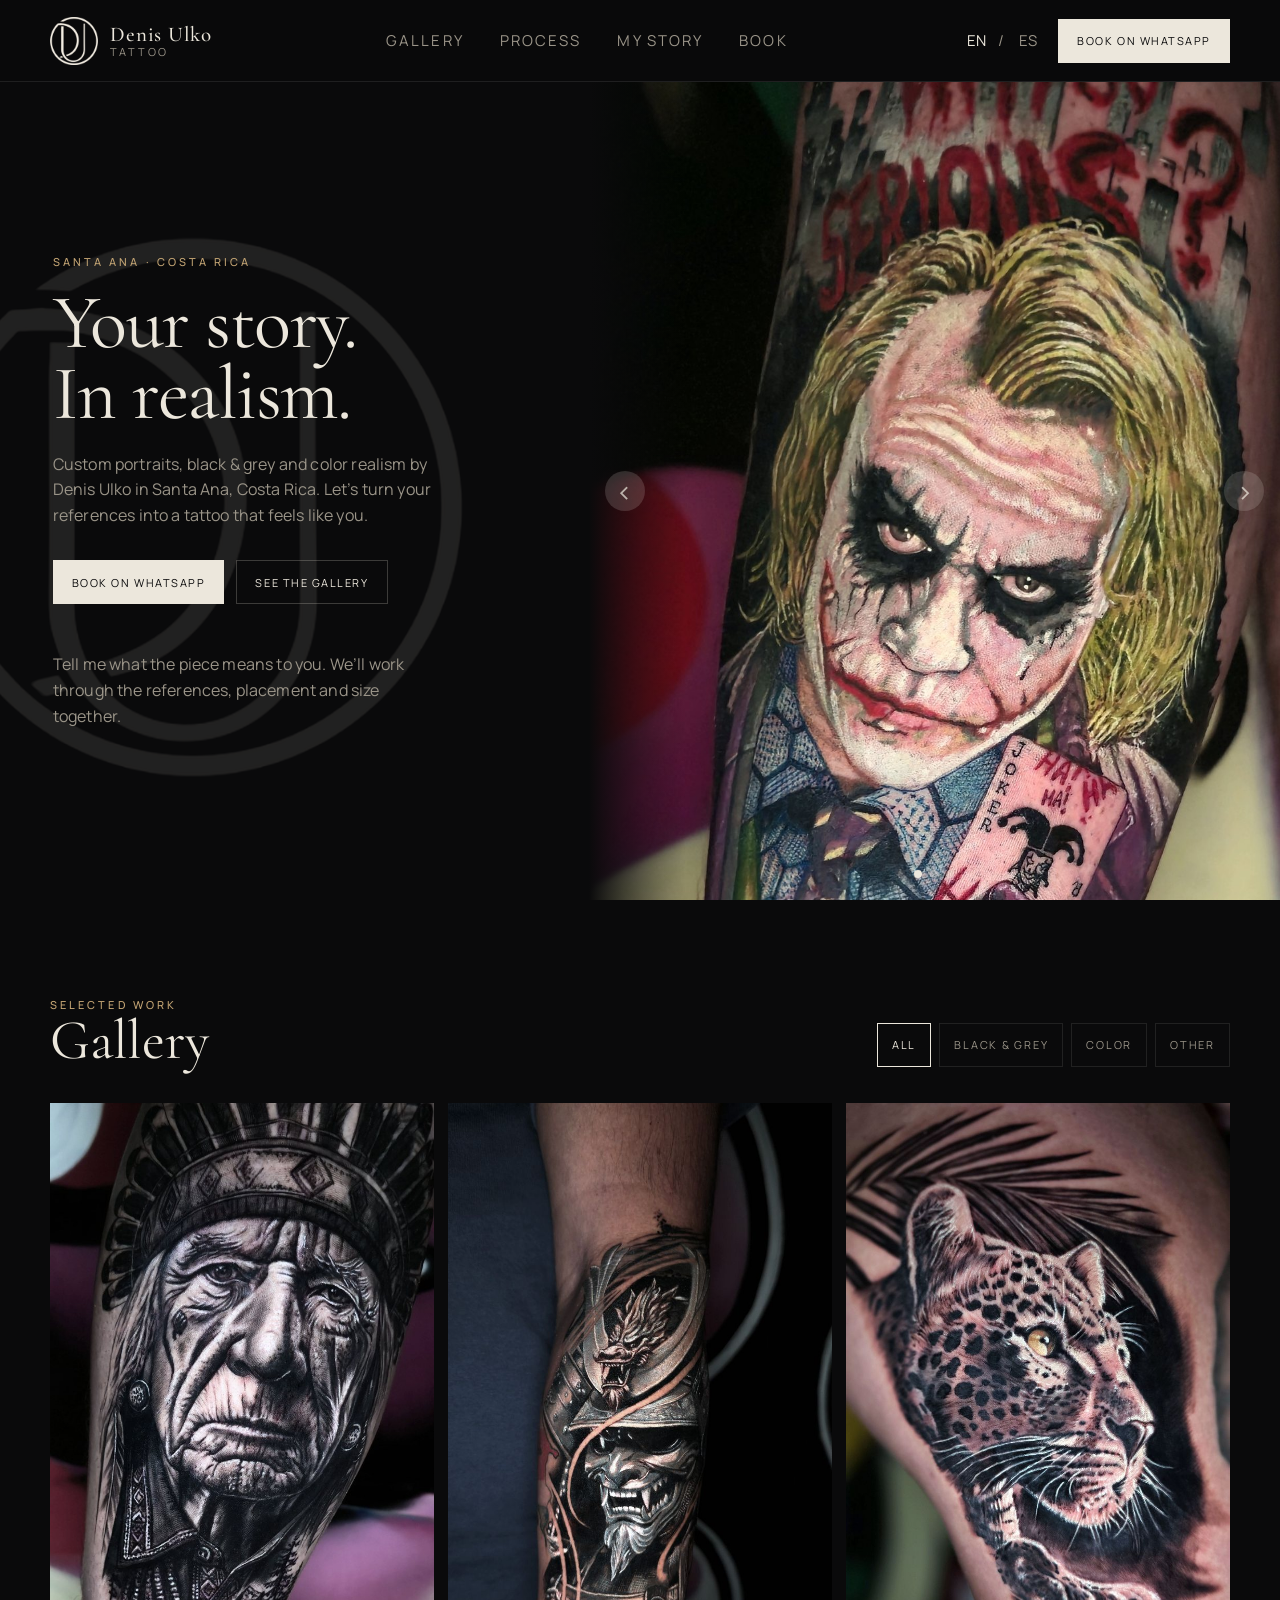
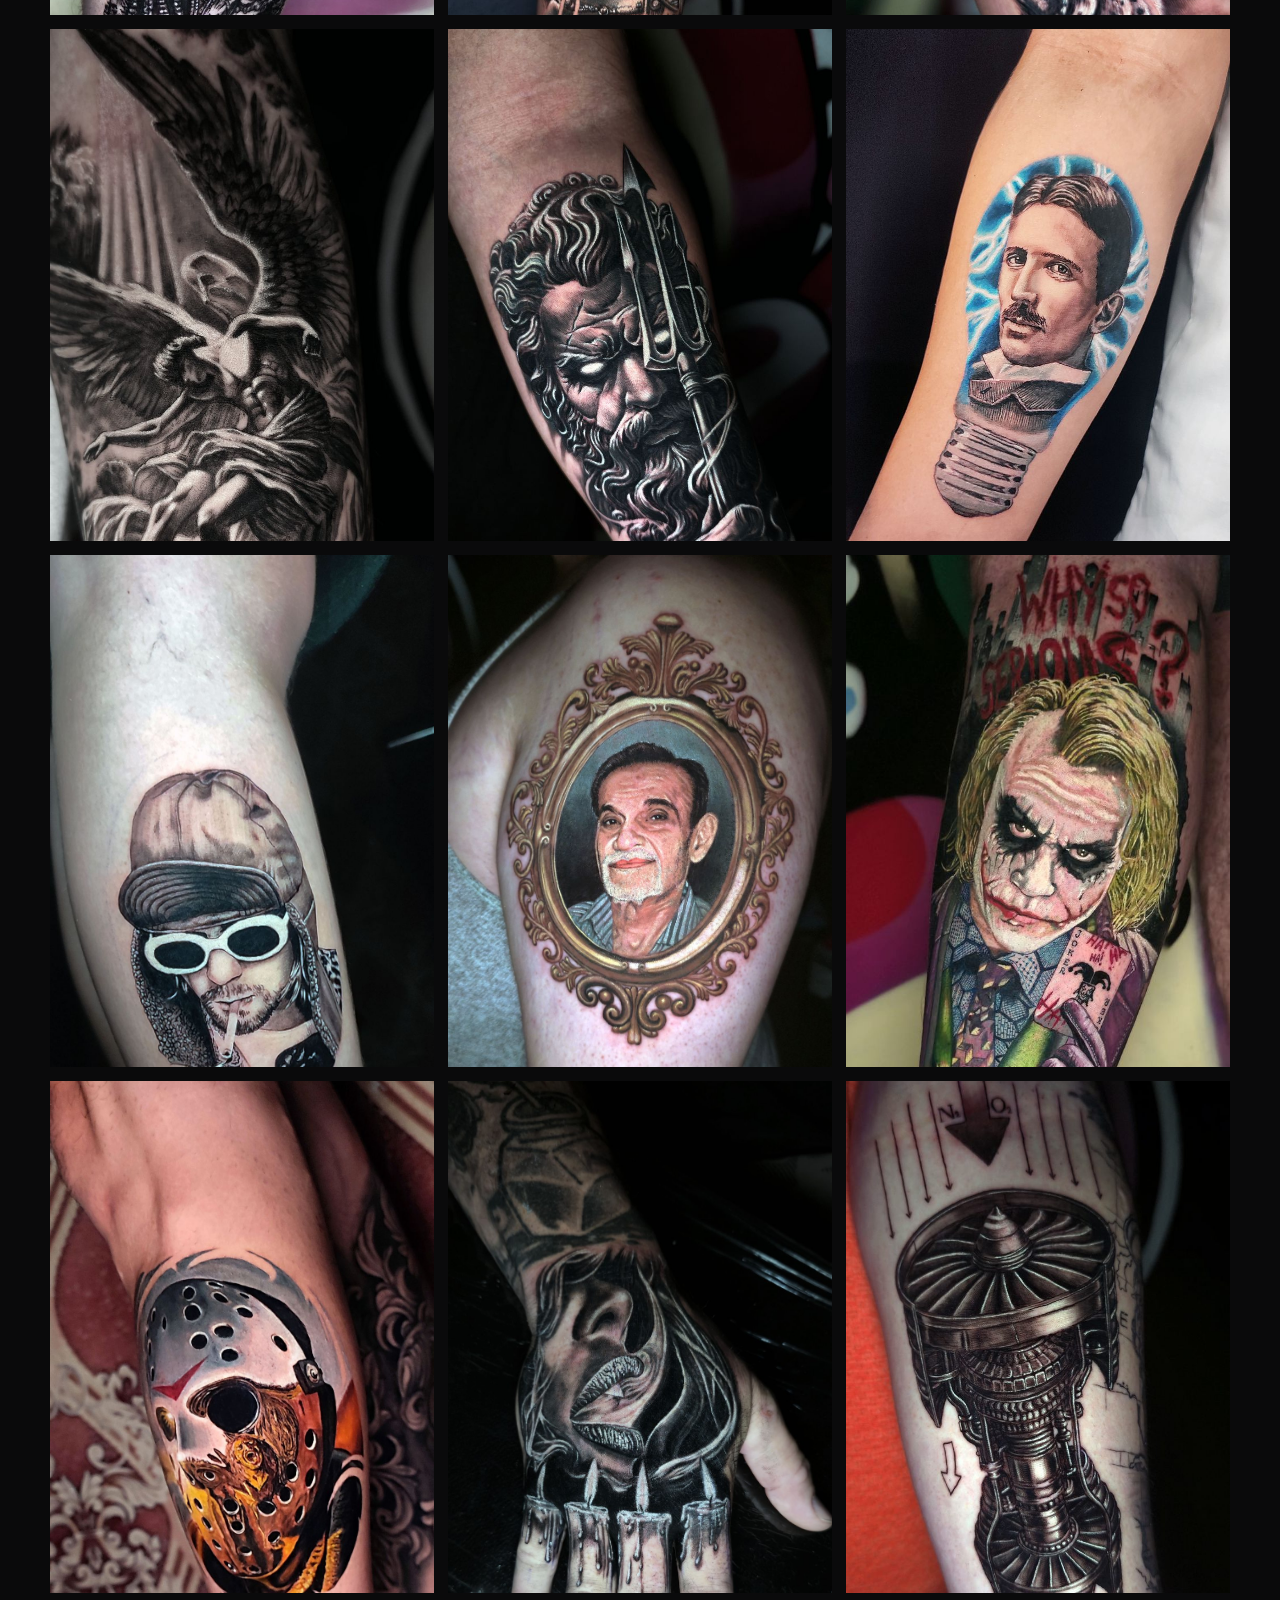
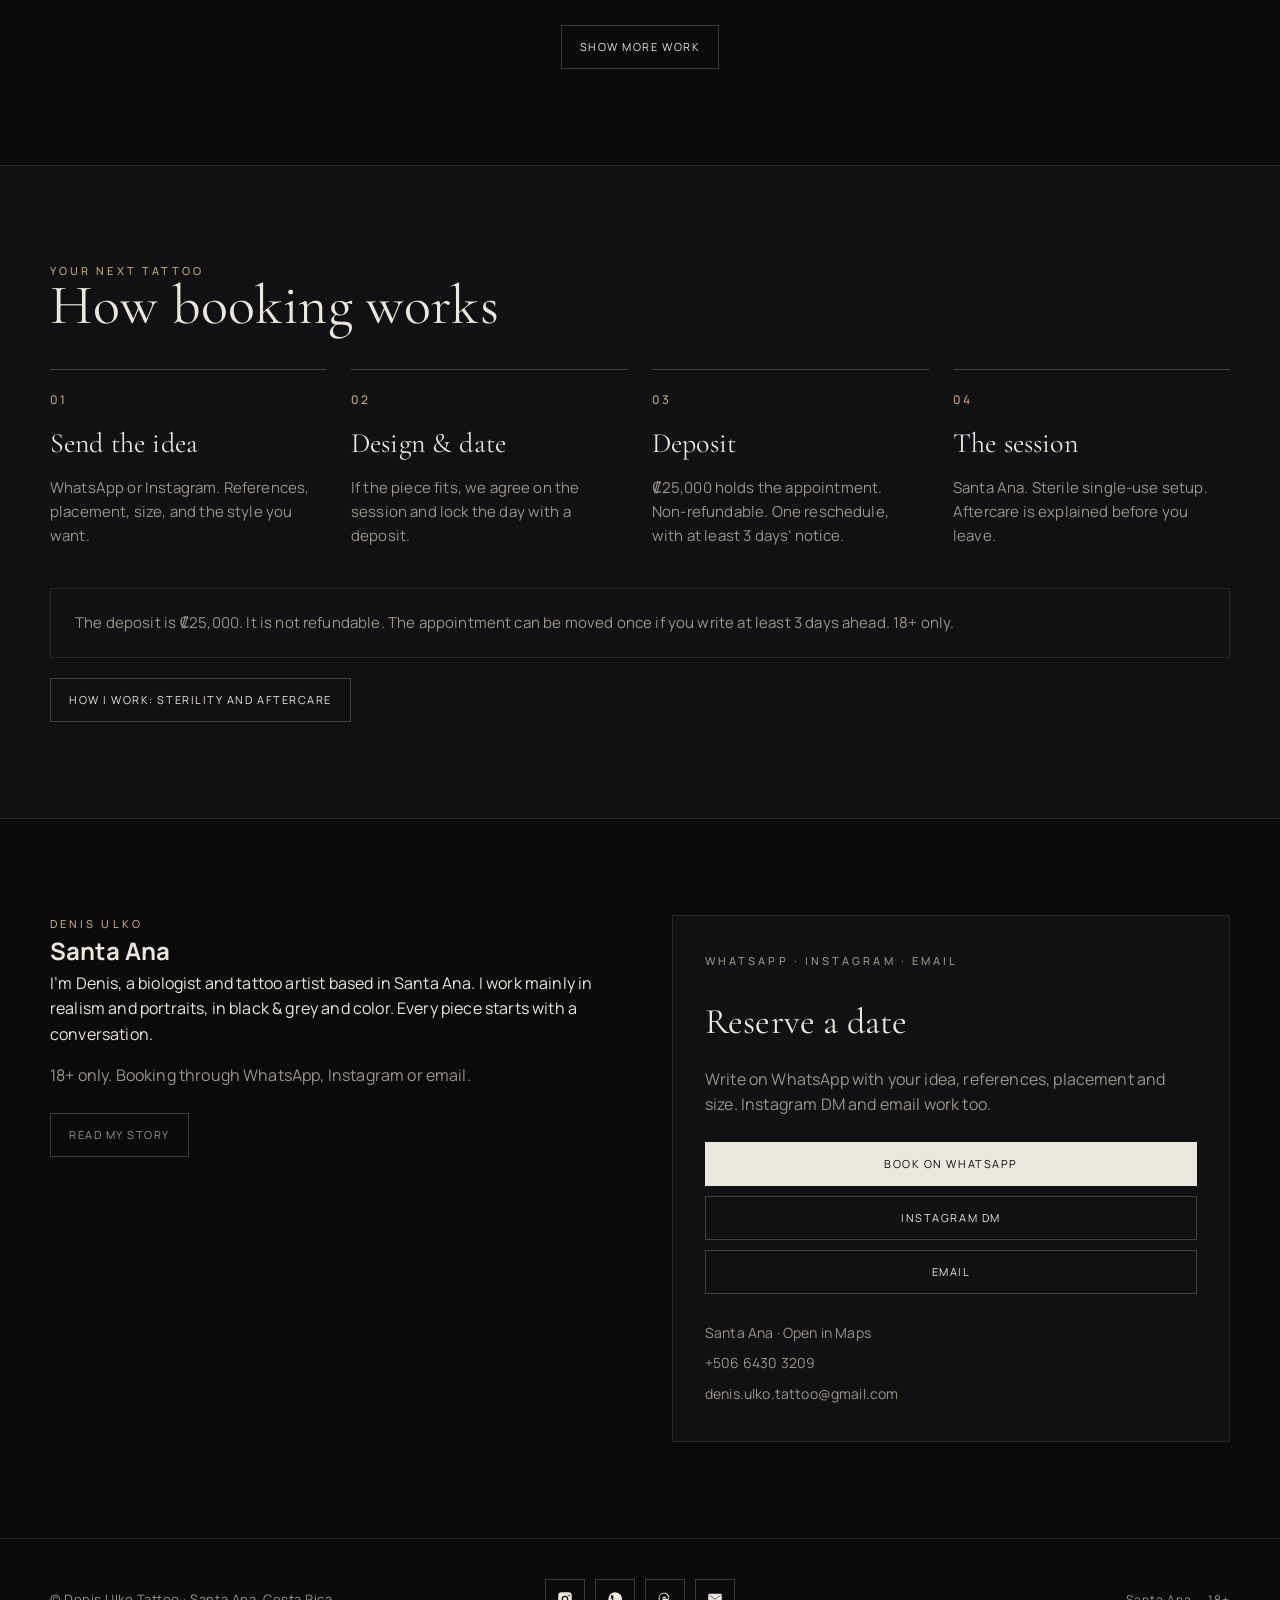
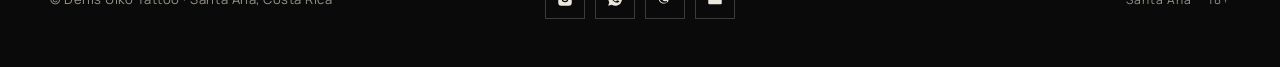
==== commit 9335cc64: "Improve bilingual portfolio, gallery browsing and accessibility" ====
--- a/index.html
+++ b/index.html
@@ -18,6 +18,7 @@
     <link rel="stylesheet" href="css/style.css" />
   </head>
   <body>
+    <a class="skip-link" href="#main" data-i="skip">Skip to content</a>
     <header class="header">
       <div class="header-inner">
         <a class="brand" href="index.html">
@@ -27,7 +28,7 @@
             <span>Tattoo</span>
           </span>
         </a>
-        <nav class="nav">
+        <nav class="nav" id="navigation">
           <a href="index.html#gallery" data-i="navWork">Gallery</a>
           <a href="process.html" data-i="navProcess">Process</a>
           <a href="story.html" data-i="navAbout">My Story</a>
@@ -40,38 +41,34 @@
             <button type="button" data-lang="es">ES</button>
           </div>
           <a class="btn btn-solid btn-book-desktop" data-wa data-i="ctaBook" href="https://wa.me/50664303209" target="_blank" rel="noopener">Book on WhatsApp</a>
-          <button class="menu-toggle" type="button" aria-label="Menu"><span></span></button>
+          <button class="menu-toggle" type="button" aria-label="Open navigation" data-i-aria="menuLabel" aria-expanded="false" aria-controls="navigation"><span></span></button>
         </div>
       </div>
     </header>
 
-    <main>
+    <main id="main">
       <section class="hero">
         <div class="hero-mark" aria-hidden="true">
           <img src="img/logo-white.png" alt="" />
         </div>
         <div class="hero-copy">
           <p class="eyebrow" data-i="heroEyebrow">Santa Ana · Costa Rica</p>
-          <h1 data-i="heroTitle" data-i-html="1">Realism<br />without compromise.</h1>
-          <p class="lead" data-i="heroLead">
-            Custom black & grey and color. Single-use needles and a clean station on every session. Built from your idea and references.
-          </p>
+          <h1 data-i="heroTitle" data-i-html="1">Your story.<br />In realism.</h1>
+          <p class="lead" data-i="heroLead">Custom portraits, black & grey and color realism by Denis Ulko in Santa Ana, Costa Rica. Let’s turn your references into a tattoo that feels like you.</p>
           <div class="hero-actions">
             <a class="btn btn-solid" data-wa data-i="ctaBook" href="https://wa.me/50664303209" target="_blank" rel="noopener">Book on WhatsApp</a>
             <a class="btn" href="#gallery" data-i="ctaWork">See the gallery</a>
           </div>
-          <p class="hero-note" data-i="about2">
-            The best sessions start with a clear idea. Bring references. Say where it goes and how big. The rest is drawing and skin.
-          </p>
+          <p class="hero-note" data-i="about2">Tell me what the piece means to you. We’ll work through the references, placement and size together.</p>
         </div>
         <div class="hero-visual">
           <div class="slides">
-            <div class="slide is-on"><img src="img/hero-joker.jpg" alt="Joker color realism tattoo" style="object-position:50% 28%" /></div>
+            <div class="slide is-on"><img fetchpriority="high" src="img/hero-joker.jpg" alt="Joker color realism tattoo" style="object-position:50% 28%" /></div>
             <div class="slide"><img src="img/hero-samurai.jpg" alt="Samurai realism tattoo" style="object-position:50% 48%" /></div>
             <div class="slide"><img src="img/hero-poseidon.jpg" alt="Poseidon realism tattoo" style="object-position:50% 42%" /></div>
           </div>
-          <button class="hero-arrow prev" type="button" aria-label="Previous">‹</button>
-          <button class="hero-arrow next" type="button" aria-label="Next">›</button>
+          <button class="hero-arrow prev" type="button" aria-label="Previous tattoo" data-i-aria="previous">‹</button>
+          <button class="hero-arrow next" type="button" aria-label="Next tattoo" data-i-aria="next">›</button>
           <div class="dots">
             <button type="button" class="is-on" aria-label="1"></button>
             <button type="button" aria-label="2"></button>
@@ -84,7 +81,7 @@
         <div class="wrap">
           <div class="section-head">
             <div>
-              <p class="eyebrow">Portfolio</p>
+              <p class="eyebrow" data-i="portfolioKicker">Selected work</p>
               <h2 data-i="workTitle">Gallery</h2>
             </div>
             <div class="filters">
@@ -95,224 +92,225 @@
             </div>
           </div>
 
-          <div class="grid">
+          <div class="grid" id="portfolio-grid">
             <a class="card" data-cat="bg" href="img/chief.jpg">
               <figure>
-                <img src="img/chief.jpg" alt="Black and grey portrait" />
-                <figcaption>Black & grey · Portrait</figcaption>
+                <img loading="lazy" decoding="async" src="img/chief.jpg" alt="Black and grey portrait" />
+                <figcaption data-i="caption82">Black & grey · Portrait</figcaption>
               </figure>
             </a>
             <a class="card" data-cat="bg" href="img/samurai.jpg">
               <figure>
-                <img src="img/samurai.jpg" alt="Samurai realism sleeve" />
-                <figcaption>Black & grey · Samurai</figcaption>
+                <img loading="lazy" decoding="async" src="img/samurai.jpg" alt="Samurai realism sleeve" />
+                <figcaption data-i="caption83">Black & grey · Samurai</figcaption>
               </figure>
             </a>
             <a class="card" data-cat="bg" href="img/leopard.jpg">
               <figure>
-                <img src="img/leopard.jpg" alt="Leopard realism tattoo" />
-                <figcaption>Black & grey · Wildlife</figcaption>
+                <img loading="lazy" decoding="async" src="img/leopard.jpg" alt="Leopard realism tattoo" />
+                <figcaption data-i="caption84">Black & grey · Wildlife</figcaption>
               </figure>
             </a>
             <a class="card" data-cat="bg" href="img/angel.jpg">
               <figure>
-                <img src="img/angel.jpg" alt="Angel realism tattoo" />
-                <figcaption>Black & grey · Angel</figcaption>
+                <img loading="lazy" decoding="async" src="img/angel.jpg" alt="Angel realism tattoo" />
+                <figcaption data-i="caption85">Black & grey · Angel</figcaption>
               </figure>
             </a>
             <a class="card" data-cat="bg" href="img/poseidon.jpg">
               <figure>
-                <img src="img/poseidon.jpg" alt="Poseidon realism tattoo" />
-                <figcaption>Black & grey · Poseidon</figcaption>
+                <img loading="lazy" decoding="async" src="img/poseidon.jpg" alt="Poseidon realism tattoo" />
+                <figcaption data-i="caption86">Black & grey · Poseidon</figcaption>
               </figure>
             </a>
             <a class="card" data-cat="color" href="img/tesla.jpg">
               <figure>
-                <img src="img/tesla.jpg" alt="Tesla color portrait tattoo" />
-                <figcaption>Color · Portrait</figcaption>
+                <img loading="lazy" decoding="async" src="img/tesla.jpg" alt="Tesla color portrait tattoo" />
+                <figcaption data-i="caption87">Color · Portrait</figcaption>
               </figure>
             </a>
             <a class="card" data-cat="bg" href="img/kurt.jpg">
               <figure>
-                <img src="img/kurt.jpg" alt="Portrait tattoo" />
-                <figcaption>Black & grey · Portrait</figcaption>
+                <img loading="lazy" decoding="async" src="img/kurt.jpg" alt="Portrait tattoo" />
+                <figcaption data-i="caption88">Black & grey · Portrait</figcaption>
               </figure>
             </a>
             <a class="card" data-cat="color" href="img/frame.jpg">
               <figure>
-                <img src="img/frame.jpg" alt="Framed memorial portrait tattoo" />
-                <figcaption>Color · Portrait</figcaption>
+                <img loading="lazy" decoding="async" src="img/frame.jpg" alt="Framed memorial portrait tattoo" />
+                <figcaption data-i="caption89">Color · Portrait</figcaption>
               </figure>
             </a>
             <a class="card" data-cat="color" href="img/joker.jpg">
               <figure>
-                <img src="img/joker.jpg" alt="Joker color realism tattoo" />
-                <figcaption>Color · Custom</figcaption>
+                <img loading="lazy" decoding="async" src="img/joker.jpg" alt="Joker color realism tattoo" />
+                <figcaption data-i="caption90">Color · Custom</figcaption>
               </figure>
             </a>
             <a class="card" data-cat="color" href="img/jason.jpg">
               <figure>
-                <img src="img/jason.jpg" alt="Color realism mask tattoo" />
-                <figcaption>Color · Custom</figcaption>
+                <img loading="lazy" decoding="async" src="img/jason.jpg" alt="Color realism mask tattoo" />
+                <figcaption data-i="caption91">Color · Custom</figcaption>
               </figure>
             </a>
             <a class="card" data-cat="bg" href="img/hand-candles.jpg">
               <figure>
-                <img src="img/hand-candles.jpg" alt="Hand tattoo with candles" style="object-position:50% 28%" />
-                <figcaption>Black & grey · Hand</figcaption>
+                <img loading="lazy" decoding="async" src="img/hand-candles.jpg" alt="Hand tattoo with candles" style="object-position:50% 28%" />
+                <figcaption data-i="caption92">Black & grey · Hand</figcaption>
               </figure>
             </a>
             <a class="card" data-cat="bg" href="img/engine.jpg">
               <figure>
-                <img src="img/engine.jpg" alt="Jet engine realism tattoo" style="object-position:50% 40%" />
-                <figcaption>Black & grey · Engine</figcaption>
+                <img loading="lazy" decoding="async" src="img/engine.jpg" alt="Jet engine realism tattoo" style="object-position:50% 40%" />
+                <figcaption data-i="caption93">Black & grey · Engine</figcaption>
               </figure>
             </a>
             <a class="card" data-cat="bg" href="img/lion-split.jpg">
               <figure>
-                <img src="img/lion-split.jpg" alt="Lion and portrait realism" style="object-position:50% 35%" />
-                <figcaption>Black & grey · Lion</figcaption>
+                <img loading="lazy" decoding="async" src="img/lion-split.jpg" alt="Lion and portrait realism" style="object-position:50% 35%" />
+                <figcaption data-i="caption94">Black & grey · Lion</figcaption>
               </figure>
             </a>
             <a class="card" data-cat="bg" href="img/nun.jpg">
               <figure>
-                <img src="img/nun.jpg" alt="Black and grey portrait tattoo" style="object-position:50% 30%" />
-                <figcaption>Black & grey · Portrait</figcaption>
+                <img loading="lazy" decoding="async" src="img/nun.jpg" alt="Black and grey portrait tattoo" style="object-position:50% 30%" />
+                <figcaption data-i="caption95">Black & grey · Portrait</figcaption>
               </figure>
             </a>
             <a class="card" data-cat="bg" href="img/tiger.jpg">
               <figure>
-                <img src="img/tiger.jpg" alt="Tiger realism tattoo" style="object-position:50% 35%" />
-                <figcaption>Black & grey · Tiger</figcaption>
+                <img loading="lazy" decoding="async" src="img/tiger.jpg" alt="Tiger realism tattoo" style="object-position:50% 35%" />
+                <figcaption data-i="caption96">Black & grey · Tiger</figcaption>
               </figure>
             </a>
             <a class="card" data-cat="color" href="img/lion-color.jpg">
               <figure>
-                <img src="img/lion-color.jpg" alt="Color lion tattoo" style="object-position:50% 40%" />
-                <figcaption>Color · Lion</figcaption>
+                <img loading="lazy" decoding="async" src="img/lion-color.jpg" alt="Color lion tattoo" style="object-position:50% 40%" />
+                <figcaption data-i="caption97">Color · Lion</figcaption>
               </figure>
             </a>
             <a class="card" data-cat="color" href="img/grandpa.jpg">
               <figure>
-                <img src="img/grandpa.jpg" alt="Color memorial portrait" style="object-position:50% 42%" />
-                <figcaption>Color · Portrait</figcaption>
+                <img loading="lazy" decoding="async" src="img/grandpa.jpg" alt="Color memorial portrait" style="object-position:50% 42%" />
+                <figcaption data-i="caption98">Color · Portrait</figcaption>
               </figure>
             </a>
             <a class="card" data-cat="color" href="img/girl-skull.jpg">
               <figure>
-                <img src="img/girl-skull.jpg" alt="Color portrait and skull tattoo" style="object-position:50% 32%" />
-                <figcaption>Color · Custom</figcaption>
+                <img loading="lazy" decoding="async" src="img/girl-skull.jpg" alt="Color portrait and skull tattoo" style="object-position:50% 32%" />
+                <figcaption data-i="caption99">Color · Custom</figcaption>
               </figure>
             </a>
             <a class="card" data-cat="color" href="img/spiderman.jpg">
               <figure>
-                <img src="img/spiderman.jpg" alt="Color character tattoo" style="object-position:50% 35%" />
-                <figcaption>Color · Custom</figcaption>
+                <img loading="lazy" decoding="async" src="img/spiderman.jpg" alt="Color character tattoo" style="object-position:50% 35%" />
+                <figcaption data-i="caption100">Color · Custom</figcaption>
               </figure>
             </a>
             <a class="card" data-cat="other" href="img/sleeve-geo.jpg">
               <figure>
-                <img src="img/sleeve-geo.jpg" alt="Geometric ornamental sleeve" style="object-position:50% 30%" />
-                <figcaption>Other · Ornamental</figcaption>
+                <img loading="lazy" decoding="async" src="img/sleeve-geo.jpg" alt="Geometric ornamental sleeve" style="object-position:50% 30%" />
+                <figcaption data-i="caption101">Other · Ornamental</figcaption>
               </figure>
             </a>
             <a class="card" data-cat="other" href="img/back-ornament.jpg">
               <figure>
-                <img src="img/back-ornament.jpg" alt="Ornamental back piece" style="object-position:50% 22%" />
-                <figcaption>Other · Ornamental</figcaption>
+                <img loading="lazy" decoding="async" src="img/back-ornament.jpg" alt="Ornamental back piece" style="object-position:50% 22%" />
+                <figcaption data-i="caption102">Other · Ornamental</figcaption>
               </figure>
             </a>
             <a class="card" data-cat="bg" href="img/cowboy.jpg">
               <figure>
-                <img src="img/cowboy.jpg" alt="Cowboy black and grey tattoo" style="object-position:50% 40%" />
-                <figcaption>Black & grey · Figure</figcaption>
+                <img loading="lazy" decoding="async" src="img/cowboy.jpg" alt="Cowboy black and grey tattoo" style="object-position:50% 40%" />
+                <figcaption data-i="caption103">Black & grey · Figure</figcaption>
               </figure>
             </a>
             <a class="card" data-cat="bg" href="img/dancers.jpg">
               <figure>
-                <img src="img/dancers.jpg" alt="Dancing couple black and grey tattoo" style="object-position:50% 38%" />
-                <figcaption>Black & grey · Figure</figcaption>
+                <img loading="lazy" decoding="async" src="img/dancers.jpg" alt="Dancing couple black and grey tattoo" style="object-position:50% 38%" />
+                <figcaption data-i="caption104">Black & grey · Figure</figcaption>
               </figure>
             </a>
             <a class="card" data-cat="other" href="img/gold-knot.jpg">
               <figure>
-                <img src="img/gold-knot.jpg" alt="Gold ornamental tattoo" style="object-position:50% 45%" />
-                <figcaption>Other · Ornamental</figcaption>
+                <img loading="lazy" decoding="async" src="img/gold-knot.jpg" alt="Gold ornamental tattoo" style="object-position:50% 45%" />
+                <figcaption data-i="caption105">Other · Ornamental</figcaption>
               </figure>
             </a>
             <a class="card" data-cat="other" href="img/superman.jpg">
               <figure>
-                <img src="img/superman.jpg" alt="Color cartoon tattoo" style="object-position:50% 40%" />
-                <figcaption>Other · Color</figcaption>
+                <img loading="lazy" decoding="async" src="img/superman.jpg" alt="Color cartoon tattoo" style="object-position:50% 40%" />
+                <figcaption data-i="caption106">Other · Color</figcaption>
               </figure>
             </a>
             <a class="card" data-cat="color" href="img/kaws.jpg">
               <figure>
-                <img src="img/kaws.jpg" alt="Color KAWS figure tattoo" style="object-position:50% 40%" />
-                <figcaption>Color · Custom</figcaption>
+                <img loading="lazy" decoding="async" src="img/kaws.jpg" alt="Color KAWS figure tattoo" style="object-position:50% 40%" />
+                <figcaption data-i="caption107">Color · Custom</figcaption>
               </figure>
             </a>
             <a class="card" data-cat="color" href="img/roses.jpg">
               <figure>
-                <img src="img/roses.jpg" alt="Color rose tattoo" style="object-position:50% 32%" />
-                <figcaption>Color · Flowers</figcaption>
+                <img loading="lazy" decoding="async" src="img/roses.jpg" alt="Color rose tattoo" style="object-position:50% 32%" />
+                <figcaption data-i="caption108">Color · Flowers</figcaption>
               </figure>
             </a>
             <a class="card" data-cat="color" href="img/snake.jpg">
               <figure>
-                <img src="img/snake.jpg" alt="Color snake tattoo" style="object-position:50% 38%" />
-                <figcaption>Color · Snake</figcaption>
+                <img loading="lazy" decoding="async" src="img/snake.jpg" alt="Color snake tattoo" style="object-position:50% 38%" />
+                <figcaption data-i="caption109">Color · Snake</figcaption>
               </figure>
             </a>
             <a class="card" data-cat="color" href="img/space.jpg">
               <figure>
-                <img src="img/space.jpg" alt="Color space tattoo" style="object-position:50% 45%" />
-                <figcaption>Color · Space</figcaption>
+                <img loading="lazy" decoding="async" src="img/space.jpg" alt="Color space tattoo" style="object-position:50% 45%" />
+                <figcaption data-i="caption110">Color · Space</figcaption>
               </figure>
             </a>
             <a class="card" data-cat="color" href="img/statue-sleeve.jpg">
               <figure>
-                <img src="img/statue-sleeve.jpg" alt="Color realism statue sleeve" style="object-position:50% 28%" />
-                <figcaption>Color · Realism</figcaption>
+                <img loading="lazy" decoding="async" src="img/statue-sleeve.jpg" alt="Color realism statue sleeve" style="object-position:50% 28%" />
+                <figcaption data-i="caption111">Color · Realism</figcaption>
               </figure>
             </a>
             <a class="card" data-cat="bg" href="img/kimbo.jpg">
               <figure>
-                <img src="img/kimbo.jpg" alt="Black and grey portrait" style="object-position:50% 32%" />
-                <figcaption>Black & grey · Portrait</figcaption>
+                <img loading="lazy" decoding="async" src="img/kimbo.jpg" alt="Black and grey portrait" style="object-position:50% 32%" />
+                <figcaption data-i="caption112">Black & grey · Portrait</figcaption>
               </figure>
             </a>
             <a class="card" data-cat="bg" href="img/einstein.jpg">
               <figure>
-                <img src="img/einstein.jpg" alt="Einstein portrait tattoo" style="object-position:50% 35%" />
-                <figcaption>Black & grey · Portrait</figcaption>
+                <img loading="lazy" decoding="async" src="img/einstein.jpg" alt="Einstein portrait tattoo" style="object-position:50% 35%" />
+                <figcaption data-i="caption113">Black & grey · Portrait</figcaption>
               </figure>
             </a>
             <a class="card" data-cat="bg" href="img/marley.jpg">
               <figure>
-                <img src="img/marley.jpg" alt="Bob Marley realism tattoo" style="object-position:50% 30%" />
-                <figcaption>Black & grey · Portrait</figcaption>
+                <img loading="lazy" decoding="async" src="img/marley.jpg" alt="Bob Marley realism tattoo" style="object-position:50% 30%" />
+                <figcaption data-i="caption114">Black & grey · Portrait</figcaption>
               </figure>
             </a>
             <a class="card" data-cat="bg" href="img/ram.jpg">
               <figure>
-                <img src="img/ram.jpg" alt="Ram neck tattoo" style="object-position:50% 40%" />
-                <figcaption>Black & grey · Neck</figcaption>
+                <img loading="lazy" decoding="async" src="img/ram.jpg" alt="Ram neck tattoo" style="object-position:50% 40%" />
+                <figcaption data-i="caption115">Black & grey · Neck</figcaption>
               </figure>
             </a>
             <a class="card" data-cat="bg" href="img/angel-arm.jpg">
               <figure>
-                <img src="img/angel-arm.jpg" alt="Angel forearm tattoo" style="object-position:50% 28%" />
-                <figcaption>Black & grey · Angel</figcaption>
+                <img loading="lazy" decoding="async" src="img/angel-arm.jpg" alt="Angel forearm tattoo" style="object-position:50% 28%" />
+                <figcaption data-i="caption116">Black & grey · Angel</figcaption>
               </figure>
             </a>
             <a class="card" data-cat="other" href="img/spartan.jpg">
               <figure>
-                <img src="img/spartan.jpg" alt="Spartan ornamental sleeve" style="object-position:50% 32%" />
-                <figcaption>Other · Ornamental</figcaption>
-              </figure>
-            </a>
-          </div>
+                <img loading="lazy" decoding="async" src="img/spartan.jpg" alt="Spartan ornamental sleeve" style="object-position:50% 32%" />
+                <figcaption data-i="caption117">Other · Ornamental</figcaption>
+              </figure>
+            </a>
+          </div>
+          <div class="gallery-actions"><button class="btn gallery-more" type="button" data-i="moreWork" aria-controls="portfolio-grid" hidden>Show more work</button></div>
         </div>
       </section>
 
@@ -320,7 +318,7 @@
         <div class="wrap">
           <div class="section-head">
             <div>
-              <p class="eyebrow">Booking</p>
+              <p class="eyebrow" data-i="bookingKicker">Your next tattoo</p>
               <h2 data-i="processTitle">How booking works</h2>
             </div>
           </div>
@@ -346,9 +344,7 @@
               <p data-i="step4d">Santa Ana. Sterile single-use setup. Aftercare is explained before you leave.</p>
             </article>
           </div>
-          <p class="note" data-i="depositNote">
-            The deposit is ₡25,000. It is not refundable. The appointment can be moved once if you write at least 3 days ahead. 18+ only.
-          </p>
+          <p class="note" data-i="depositNote">The deposit is ₡25,000. It is not refundable. The appointment can be moved once if you write at least 3 days ahead. 18+ only.</p>
           <p style="margin-top: 20px">
             <a class="btn" href="process.html" data-i="processLink">How I work: sterility and aftercare</a>
           </p>
@@ -360,12 +356,8 @@
           <div class="about-text">
             <p class="eyebrow">Denis Ulko</p>
             <h2 data-i="aboutTitle">Santa Ana</h2>
-            <p data-i="about1">
-              Denis Ulko Tattoo is a personal artist brand in Santa Ana. The core of the work is realism, black & grey and color, with space for other styles when the idea asks for it.
-            </p>
-            <p data-i="about1b">
-              18+ only. Booking through WhatsApp, Instagram or email.
-            </p>
+            <p data-i="about1">I’m Denis, a biologist and tattoo artist based in Santa Ana. I work mainly in realism and portraits, in black & grey and color. Every piece starts with a conversation.</p>
+            <p data-i="about1b">18+ only. Booking through WhatsApp, Instagram or email.</p>
             <p style="margin-top: 24px">
               <a class="btn" href="story.html" data-i="storyLink">Read my story</a>
             </p>
@@ -373,9 +365,7 @@
           <aside class="book-box" id="book">
             <p class="eyebrow">WhatsApp · Instagram · Email</p>
             <h3 data-i="bookTitle">Reserve a date</h3>
-            <p data-i="bookLead">
-              Write on WhatsApp with your idea, references, placement and size. Instagram DM and email work too.
-            </p>
+            <p data-i="bookLead">Write on WhatsApp with your idea, references, placement and size. Instagram DM and email work too.</p>
             <div class="book-actions">
               <a class="btn btn-solid" data-wa data-i="ctaBook" href="https://wa.me/50664303209" target="_blank" rel="noopener">Book on WhatsApp</a>
               <a class="btn" href="https://www.instagram.com/denis.ulko.tattoo" target="_blank" rel="noopener" data-i="ctaIg">Instagram DM</a>
@@ -415,10 +405,10 @@
       </div>
     </footer>
 
-    <div class="lb" role="dialog" aria-modal="true">
-      <button class="lb-close" type="button">Close</button>
+    <dialog class="lb" aria-label="Tattoo detail" data-i-aria="galleryLabel">
+      <button class="lb-close" type="button" data-i="close">Close</button>
       <img alt="" />
-    </div>
+    </dialog>
 
     <script src="js/main.js"></script>
   </body>
--- a/css/style.css
+++ b/css/style.css
@@ -230,7 +230,7 @@
   display: grid;
   grid-template-columns: 0.92fr 1.08fr;
   min-height: calc(100svh - var(--header-h));
-  height: calc(100svh - var(--header-h));
+  height: auto;
   padding: 0;
   overflow: hidden;
 }
@@ -254,7 +254,7 @@
 .hero-copy {
   position: relative;
   z-index: 1;
-  padding: 0 48px 0 0;
+  padding: 64px 48px 64px 24px;
   display: flex;
   flex-direction: column;
   justify-content: center;
@@ -304,7 +304,8 @@
 .hero-visual {
   position: relative;
   min-height: 0;
-  height: 100%;
+  height: auto;
+  min-height: 640px;
   overflow: hidden;
   background: #070708;
 }
@@ -892,7 +893,7 @@
   padding: 28px;
 }
 
-.lb.is-open {
+.lb[open] {
   display: flex;
 }
 
@@ -1003,3 +1004,39 @@
     transform: none;
   }
 }
+
+/* Finishing details and keyboard access */
+[hidden] { display: none !important; }
+html { scroll-padding-top: calc(var(--header-h) + 20px); }
+:focus-visible { outline: 2px solid var(--bronze); outline-offset: 5px; }
+.skip-link { position: fixed; top: 8px; left: 8px; z-index: 100; padding: 12px 20px; background: var(--text); color: var(--bg); transform: translateY(-150%); }
+.skip-link:focus { transform: none; }
+.gallery-actions { display: flex; justify-content: center; margin-top: 32px; }
+.card:focus-visible figcaption { opacity: 1; transform: none; }
+.filter, .lang button { min-height: 44px; }
+.menu-toggle span::before, .menu-toggle span::after { left: 0; }
+.lb { width: 100vw; height: 100dvh; max-width: none; max-height: none; border: 0; color: var(--text); margin: 0; }
+.lb::backdrop { background: #000; }
+.lb-close { min-height: 44px; padding: 8px 14px; border: 1px solid var(--line-strong); color: var(--text); }
+.modal-open { overflow: hidden; }
+@media (min-width: 901px) and (max-width: 1150px) { .nav { gap: 16px; } .nav a { font-size: 12px; letter-spacing: .08em; } .header .btn-book-desktop { display: none; } }
+@media (hover: none) { .card figcaption { opacity: 1; transform: none; } }
+@media (max-width: 560px) {
+ .header-inner { width: calc(100% - 24px); gap: 8px; }
+ .header-tools { gap: 8px; }
+ .brand { gap: 8px; }
+ .brand img { width: 38px; height: 38px; }
+ .brand-text strong { font-size: 18px; }
+ .hero-actions { margin-bottom: 28px; }
+ .hero-note { font-size: 14px; }
+ .hero-visual { min-height: 460px; height: 65svh; }
+ .section-head { align-items: flex-start; flex-direction: column; }
+ .grid { grid-template-columns: repeat(2, minmax(0,1fr)); gap: 8px; }
+ .card figcaption { font-size: 9px; letter-spacing: .04em; padding: 20px 8px 8px; }
+ .book-box { padding: 28px 20px; }
+ .story-layout, .process-split, .split { gap: 32px; }
+}
+@media (prefers-reduced-motion: reduce) {
+ html { scroll-behavior: auto; }
+ *, *::before, *::after { transition: none !important; animation: none !important; }
+}
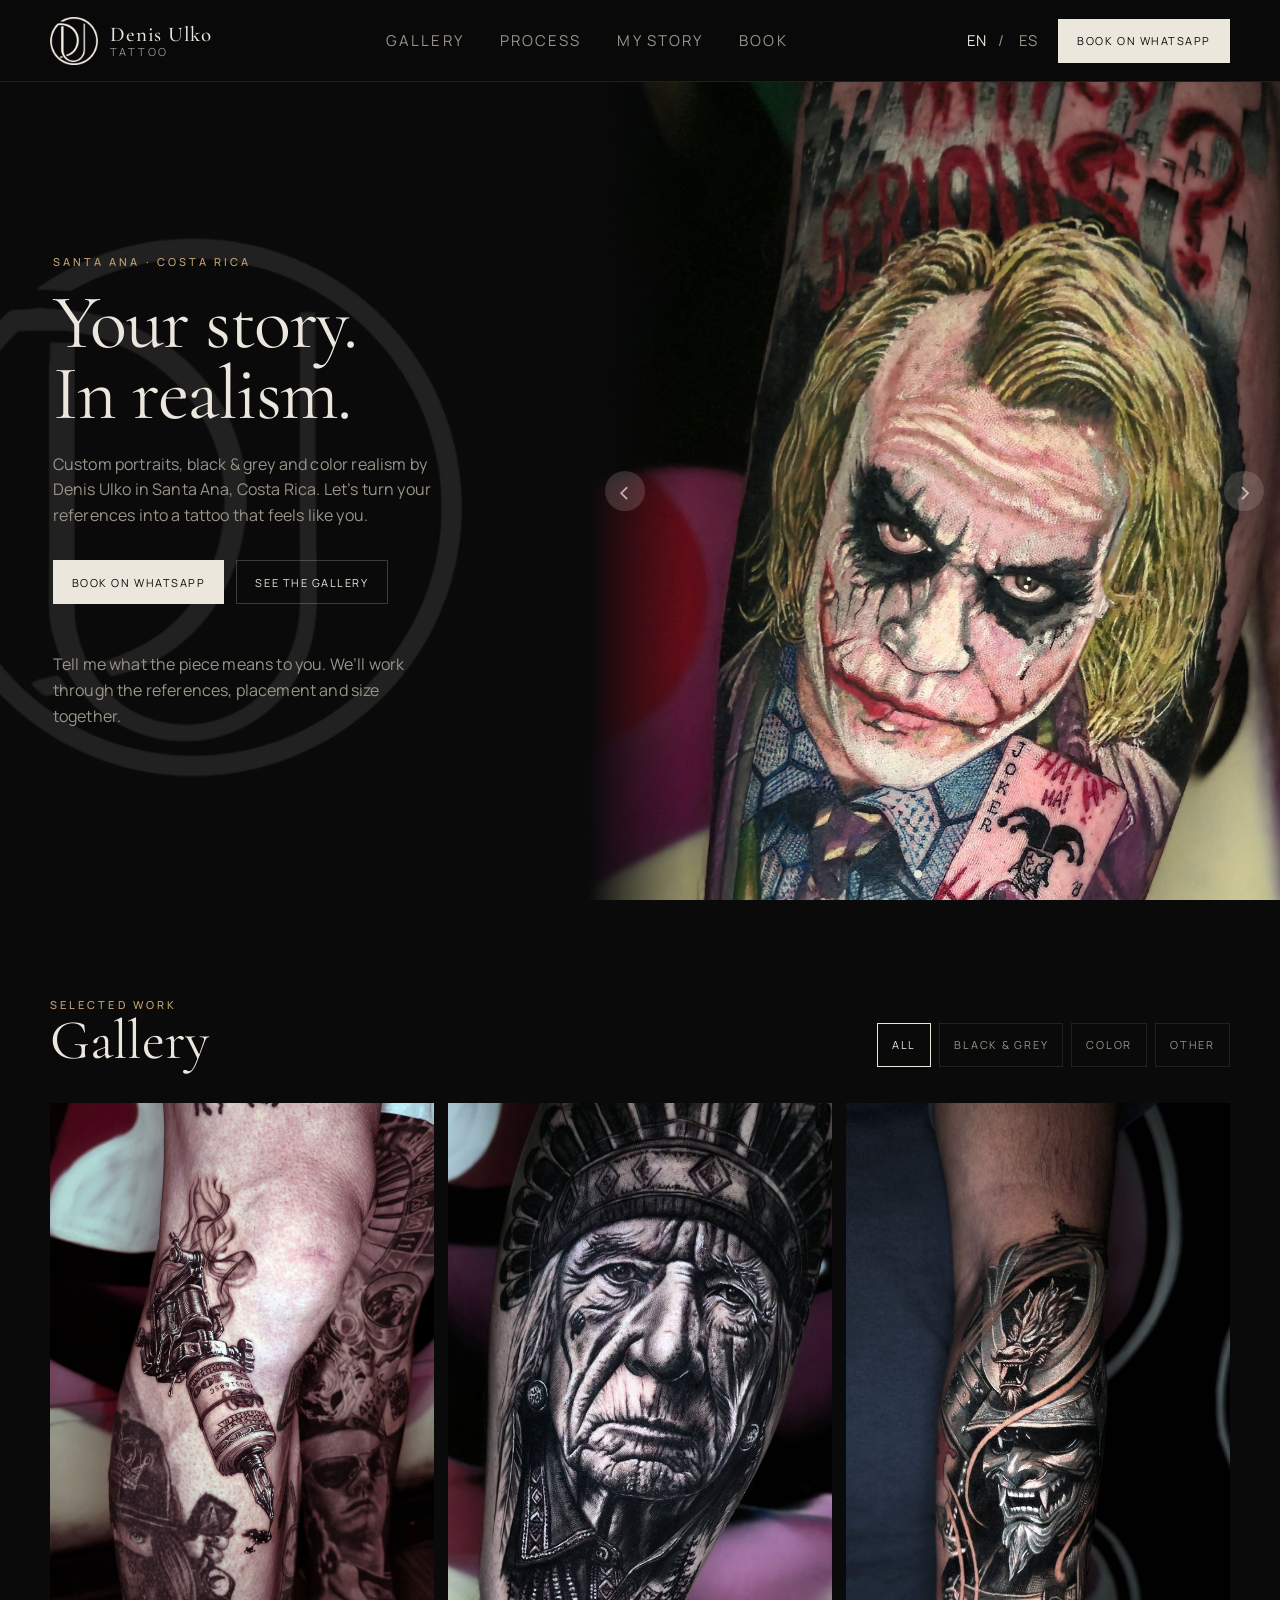
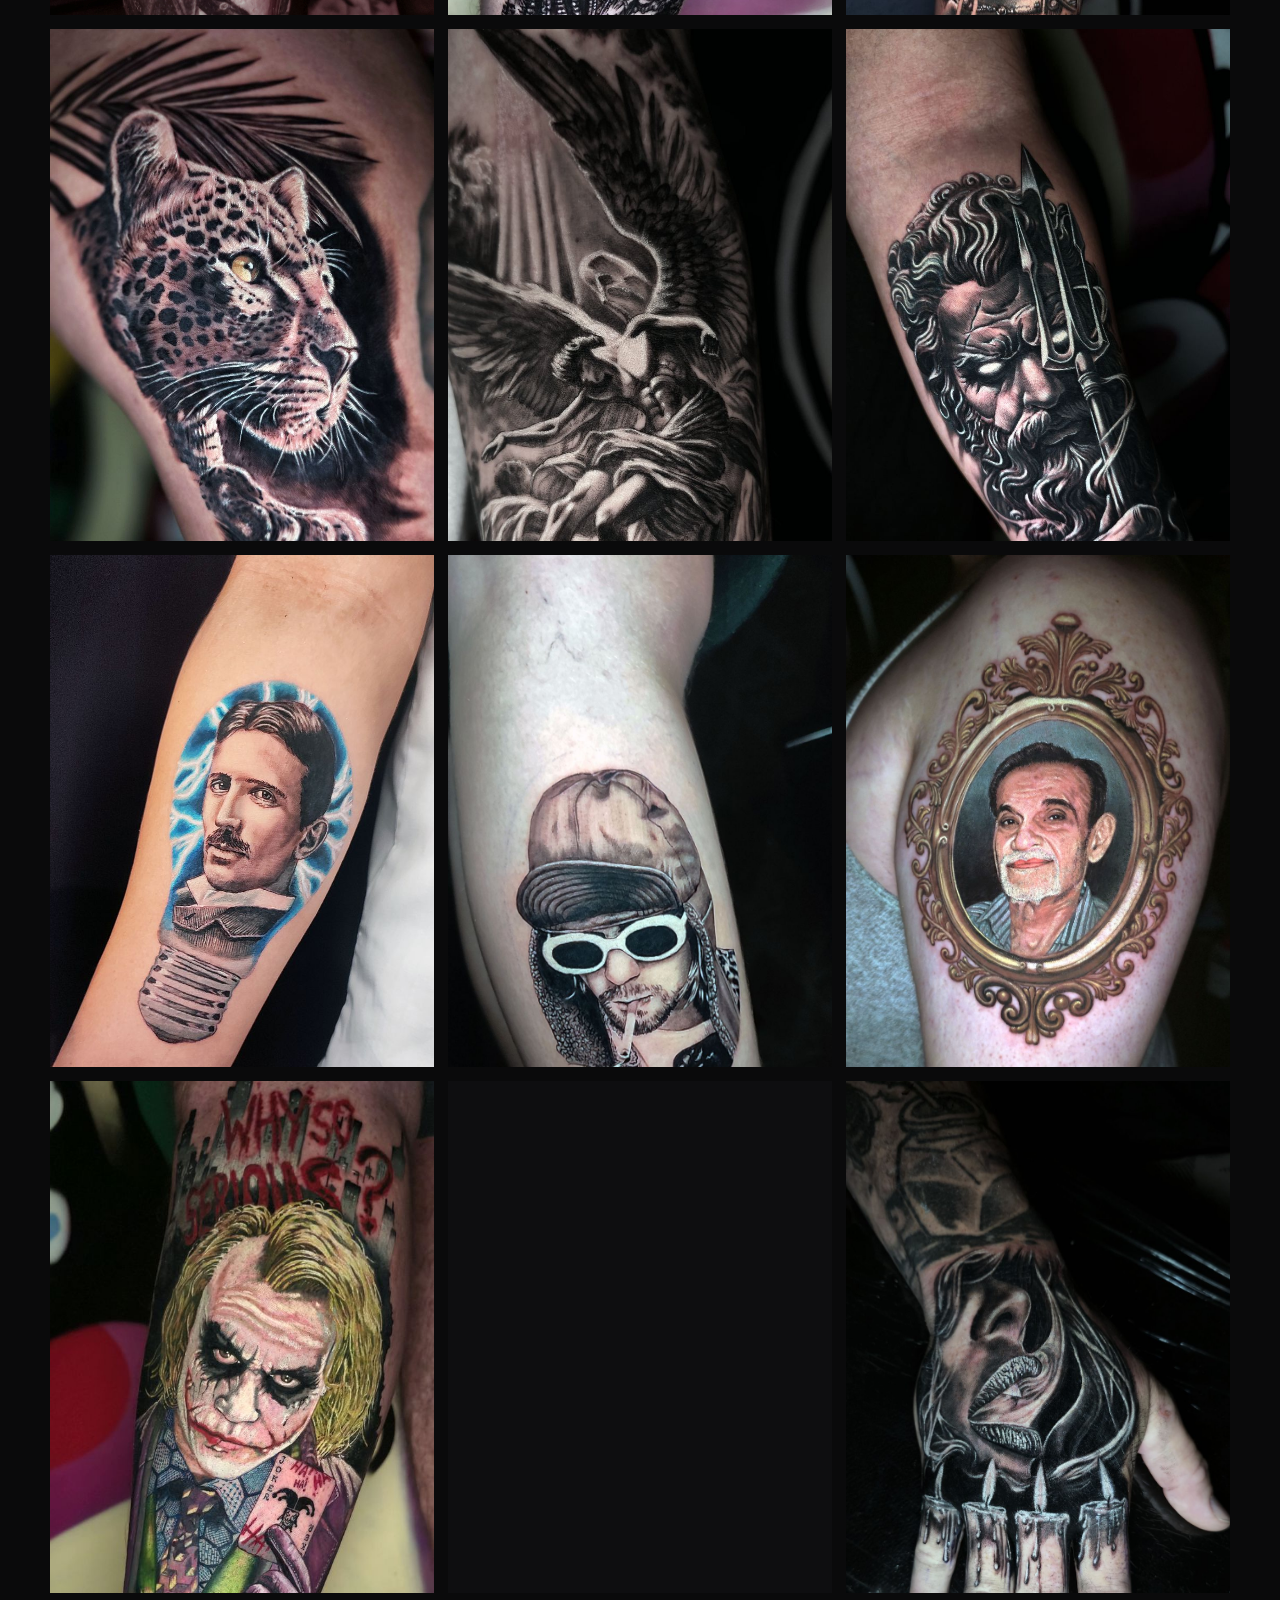
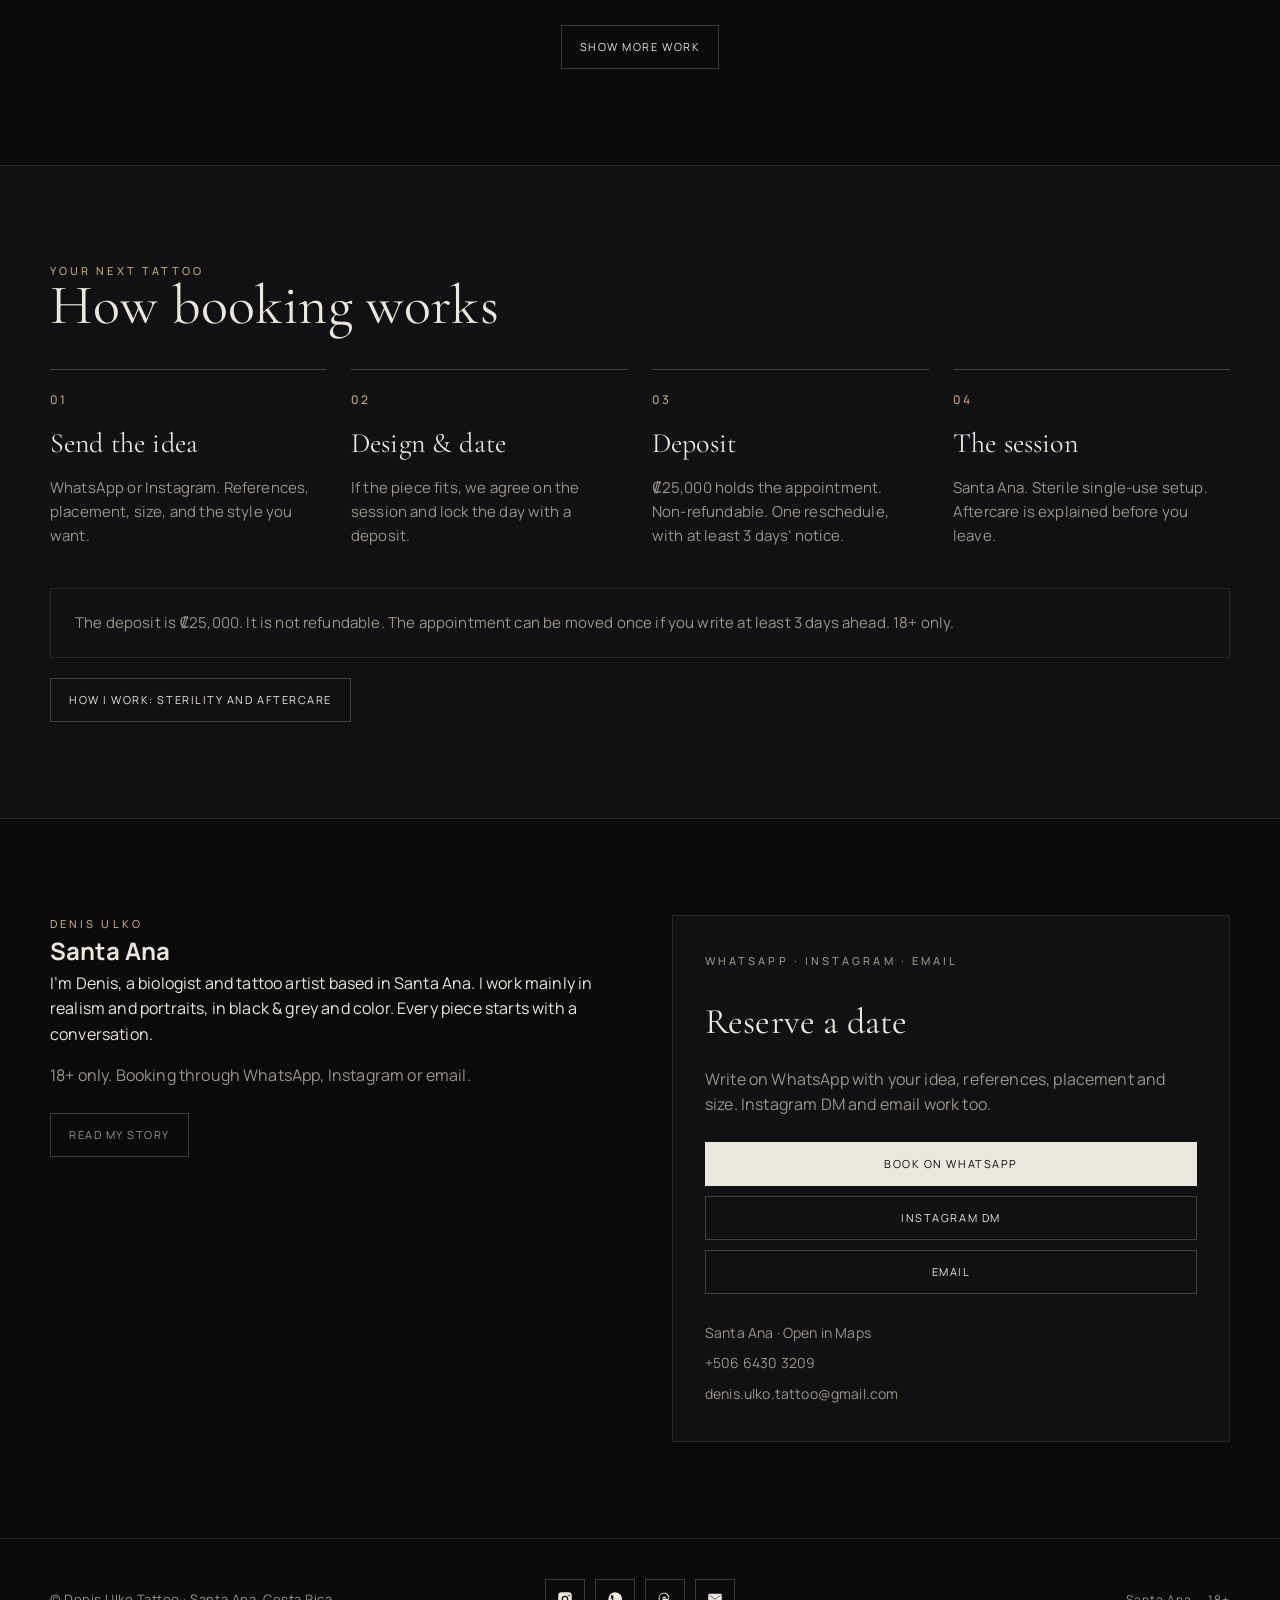
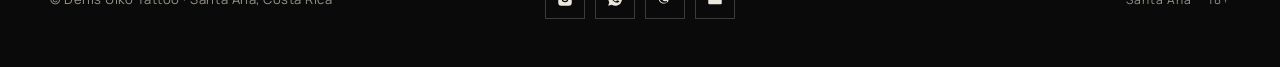
==== commit efc1fa76: "Add tattoo machine piece to portfolio" ====
--- a/index.html
+++ b/index.html
@@ -93,6 +93,12 @@
           </div>
 
           <div class="grid" id="portfolio-grid">
+            <a class="card" data-cat="bg" href="img/tattoo-machine.jpg">
+              <figure>
+                <img loading="lazy" decoding="async" src="img/tattoo-machine.jpg" alt="Black and grey realism tattoo of a tattoo machine with smoke and a banknote" width="2922" height="4001" style="object-position:50% 55%" />
+                <figcaption data-i="captionTattooMachine">Black & grey · Tattoo machine</figcaption>
+              </figure>
+            </a>
             <a class="card" data-cat="bg" href="img/chief.jpg">
               <figure>
                 <img loading="lazy" decoding="async" src="img/chief.jpg" alt="Black and grey portrait" />
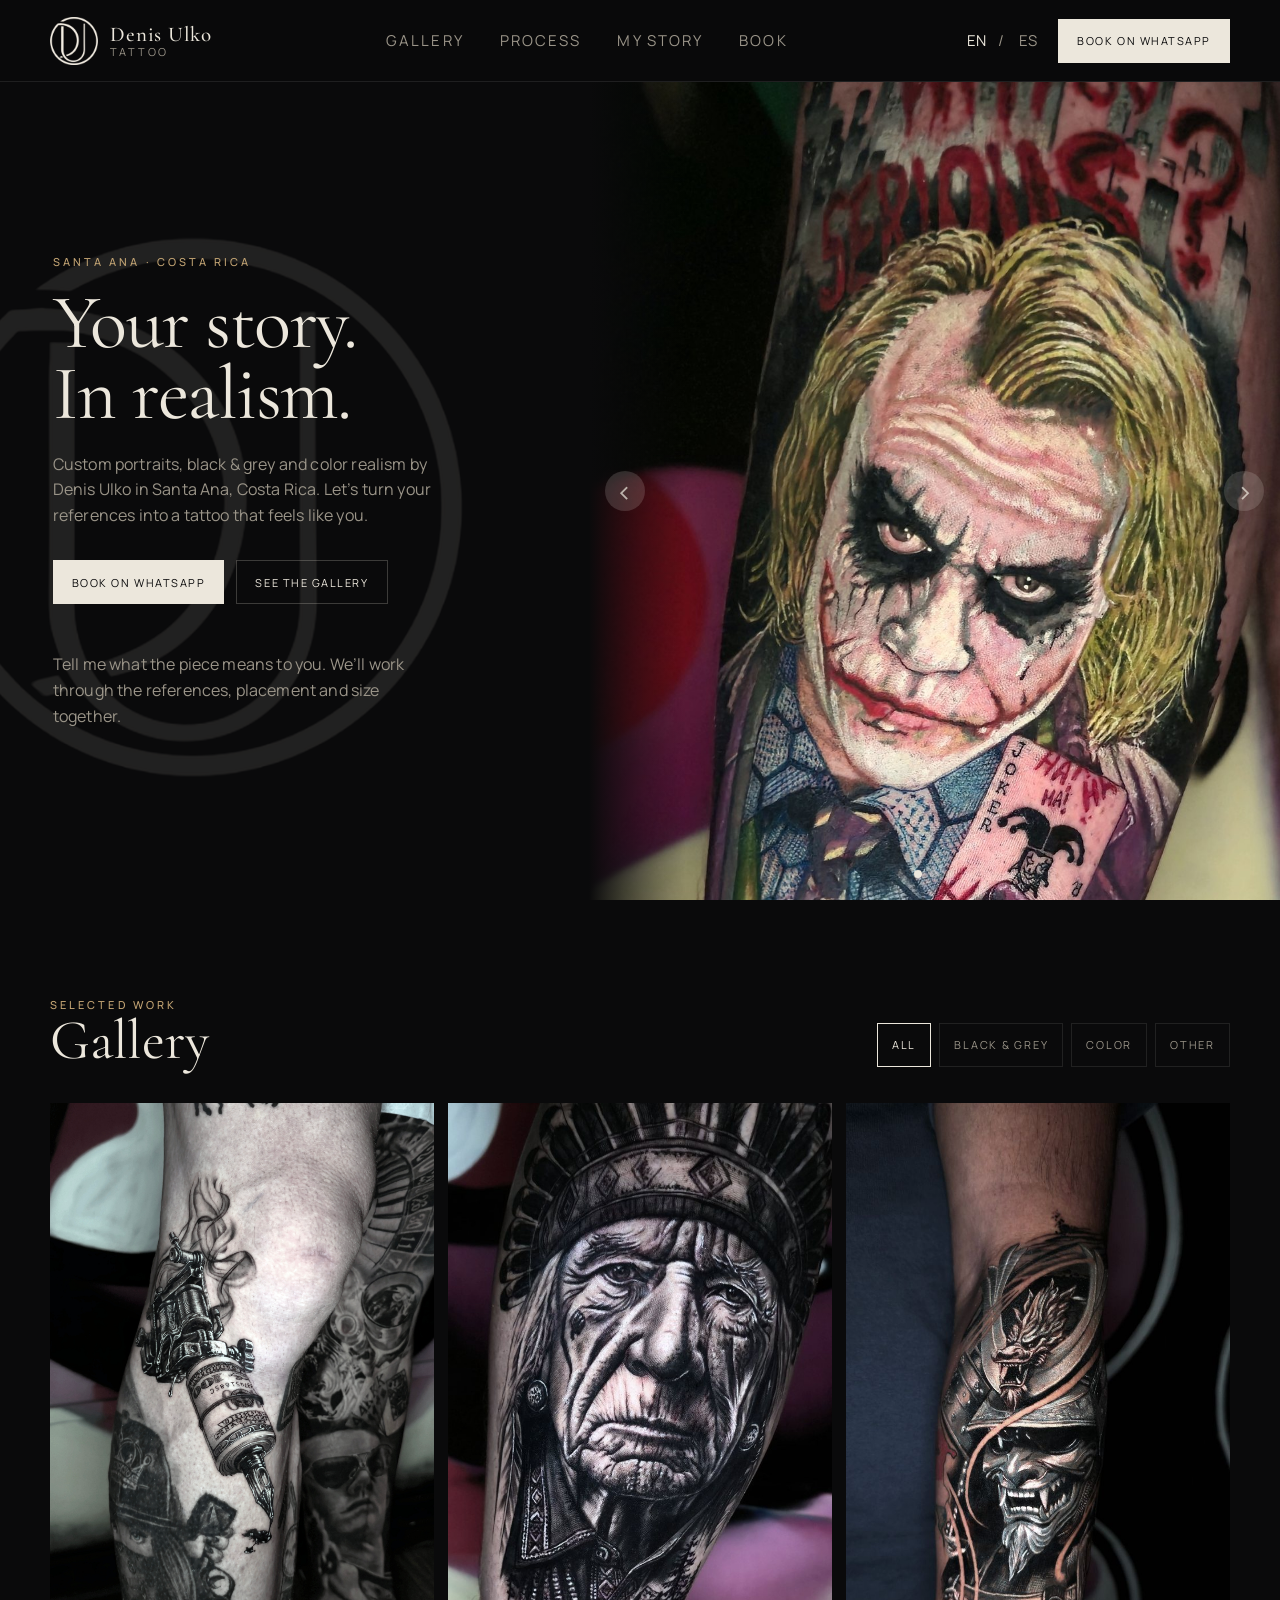
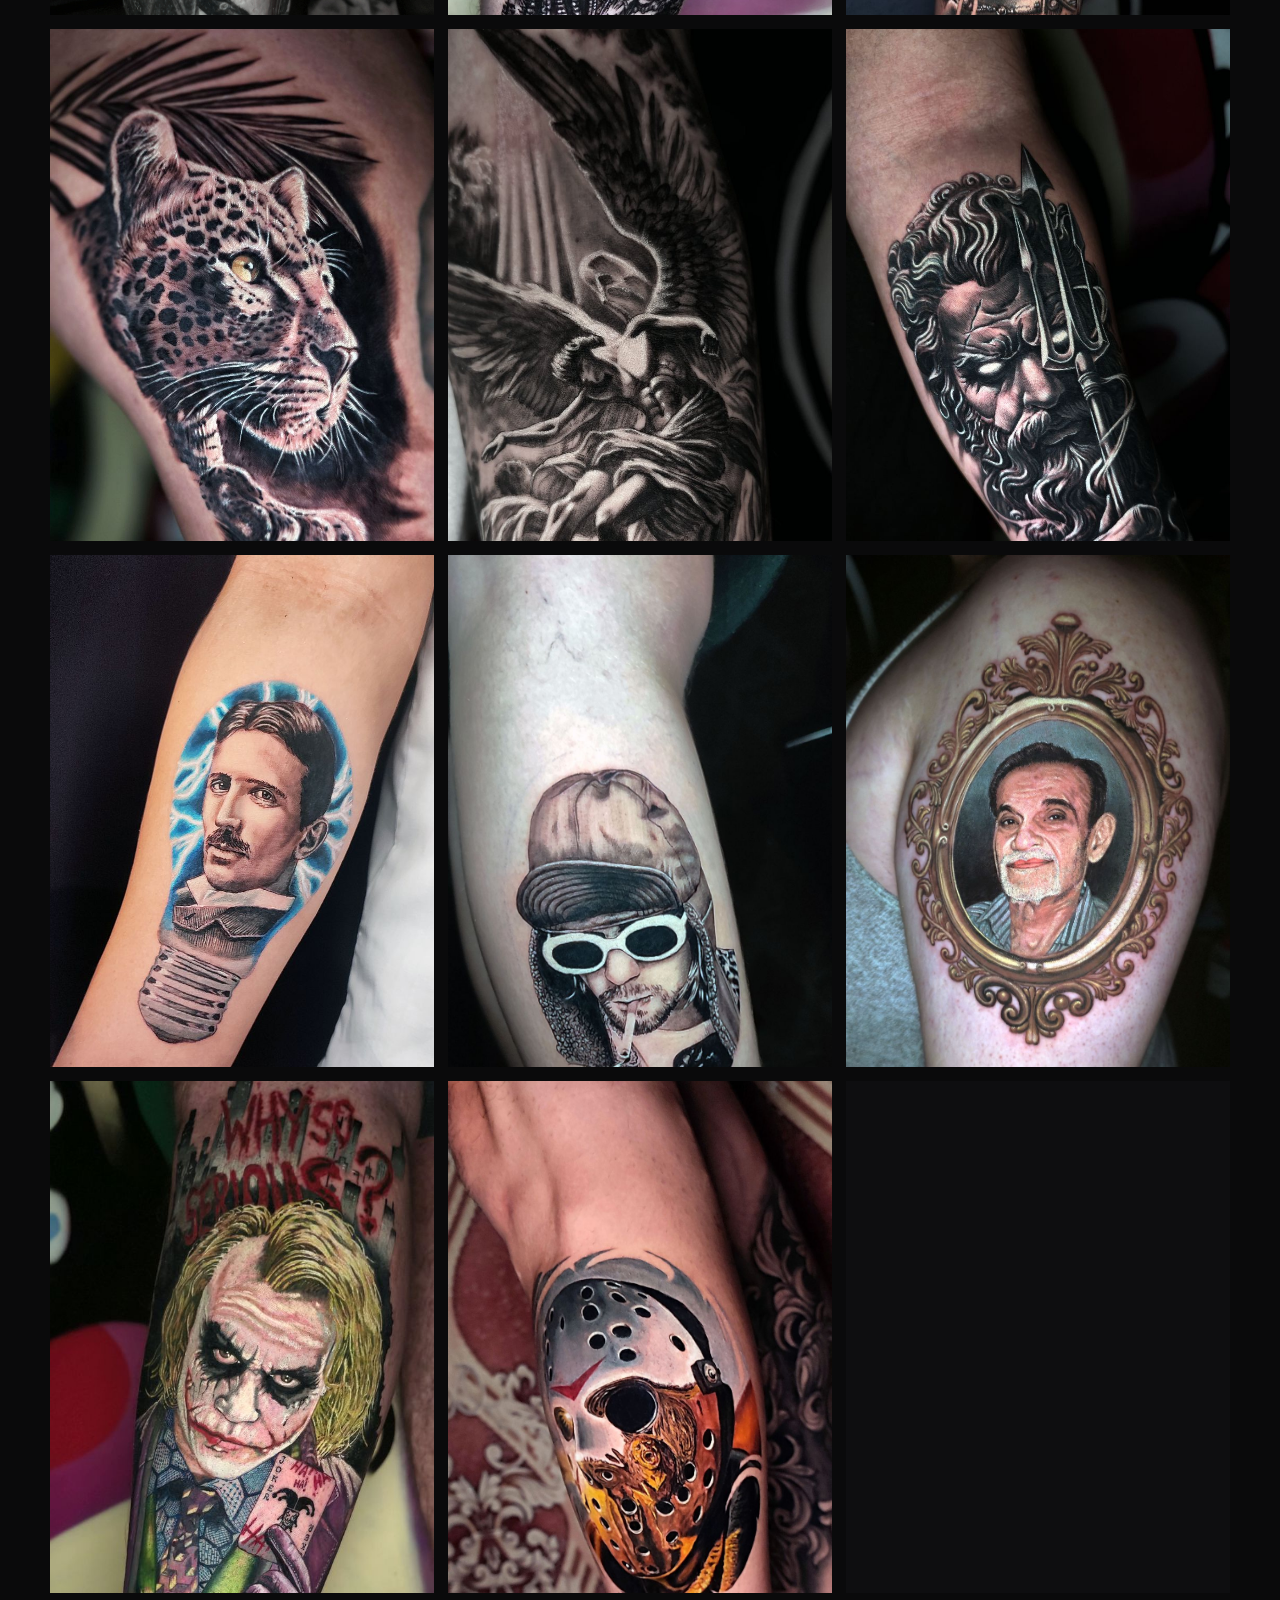
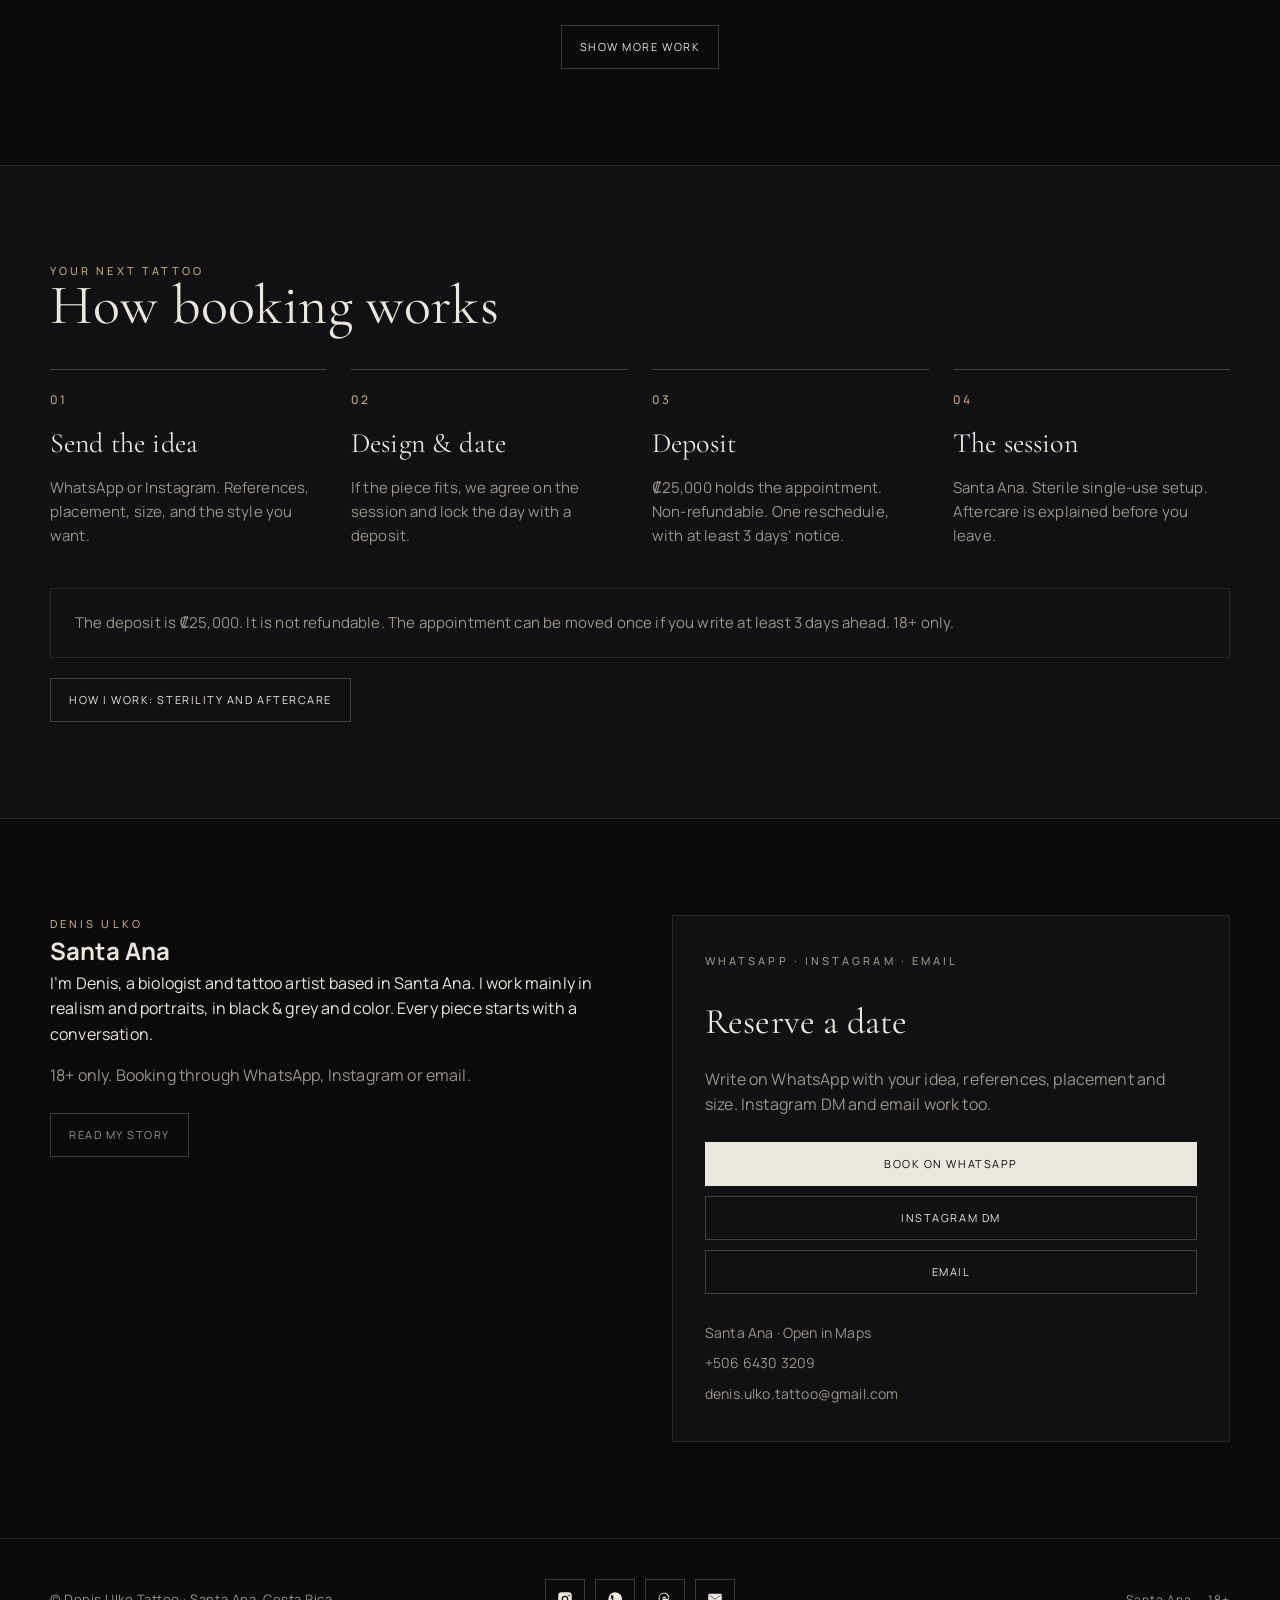
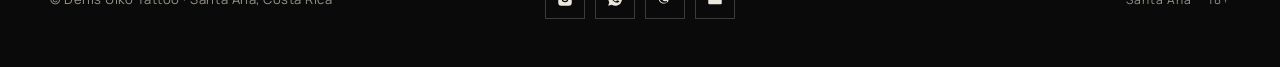
==== commit 4bfdd268: "Replace tattoo machine photo with edited version" ====
--- a/index.html
+++ b/index.html
@@ -93,9 +93,9 @@
           </div>
 
           <div class="grid" id="portfolio-grid">
-            <a class="card" data-cat="bg" href="img/tattoo-machine.jpg">
-              <figure>
-                <img loading="lazy" decoding="async" src="img/tattoo-machine.jpg" alt="Black and grey realism tattoo of a tattoo machine with smoke and a banknote" width="2922" height="4001" style="object-position:50% 55%" />
+            <a class="card" data-cat="bg" href="img/tattoo-machine.jpg?v=2">
+              <figure>
+                <img loading="lazy" decoding="async" src="img/tattoo-machine.jpg?v=2" alt="Black and grey realism tattoo of a tattoo machine with smoke and a banknote" width="2922" height="4001" style="object-position:50% 55%" />
                 <figcaption data-i="captionTattooMachine">Black & grey · Tattoo machine</figcaption>
               </figure>
             </a>
